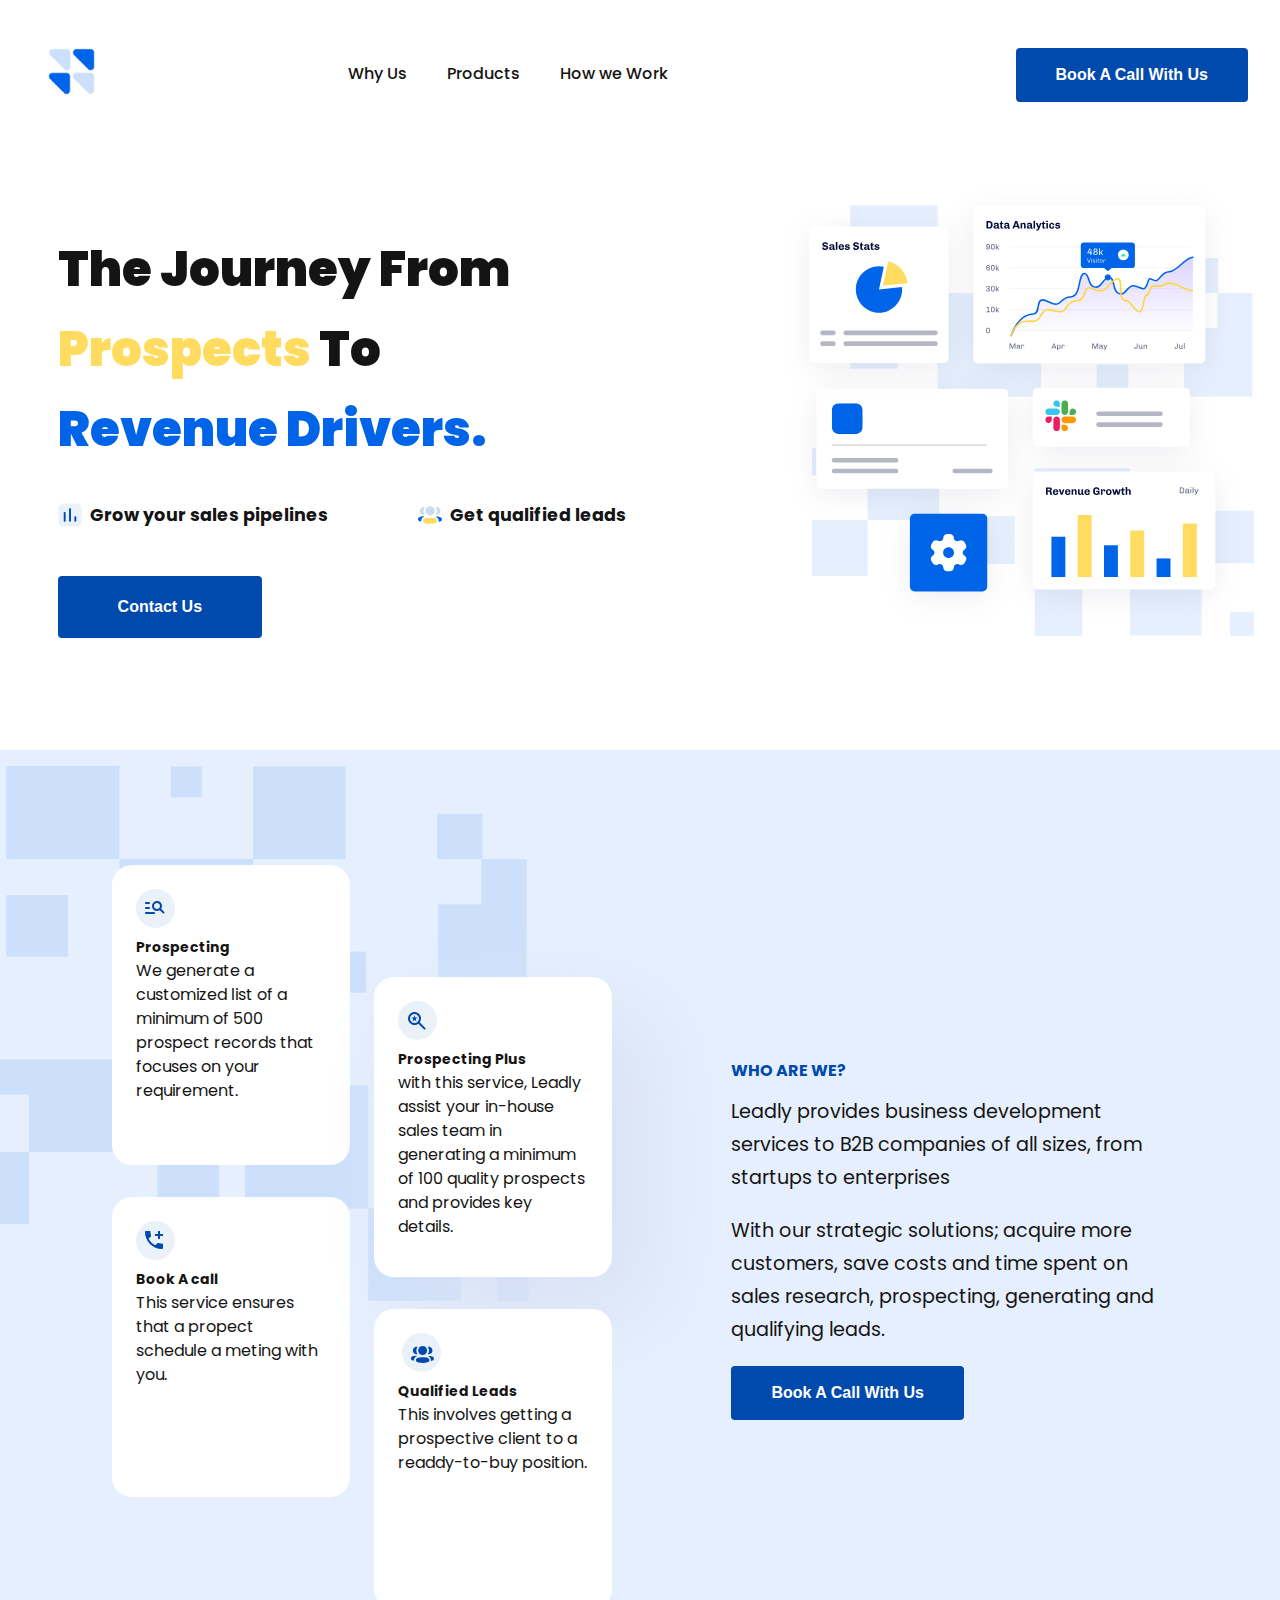
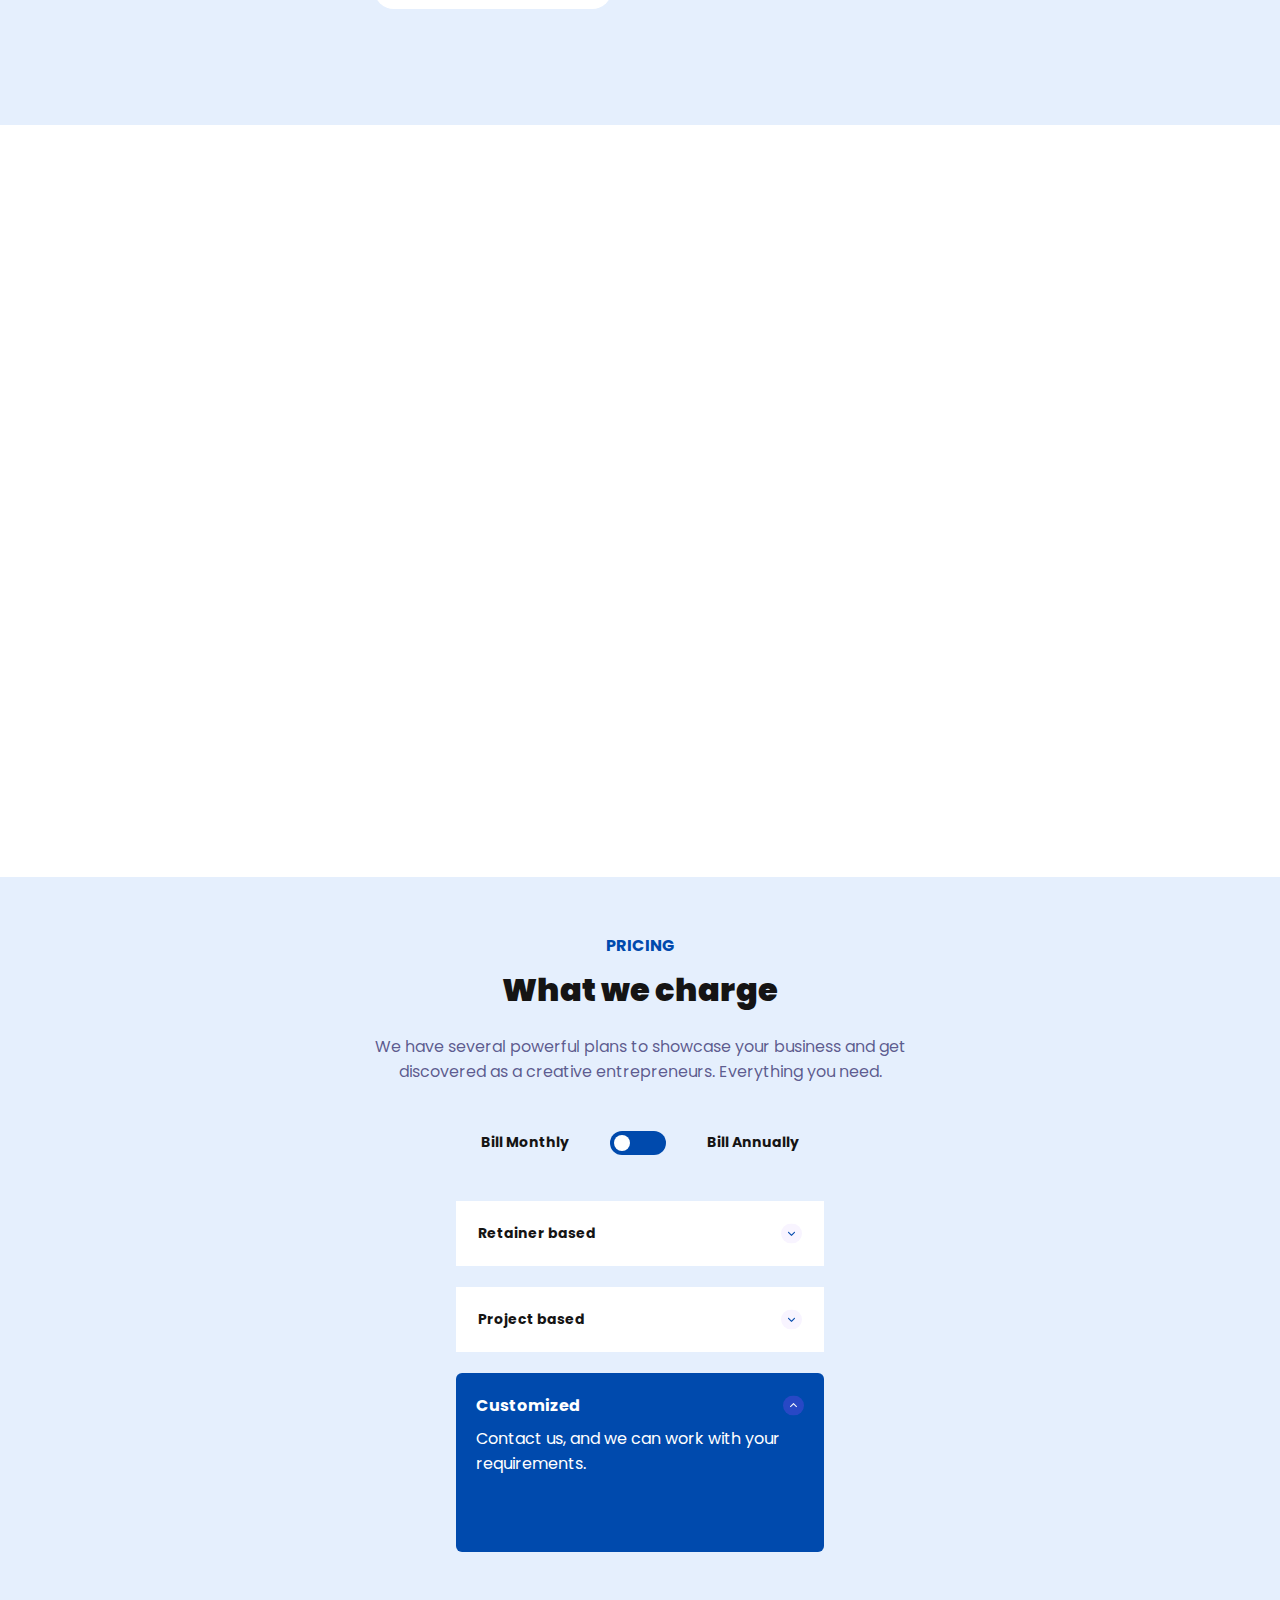
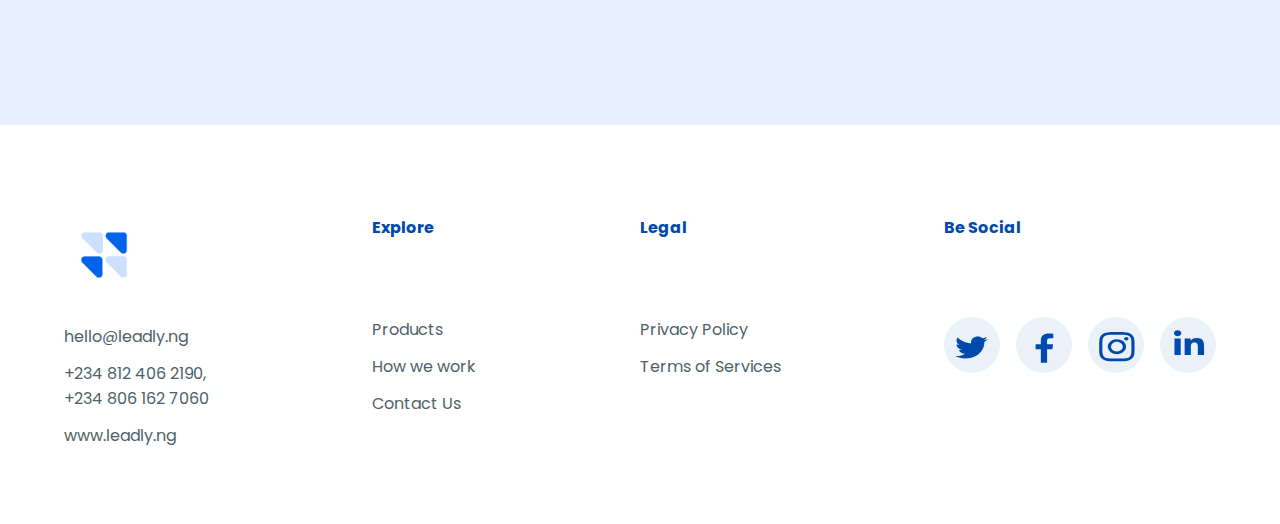
==== index.html @ 67fb7160 "commit" ====
<!DOCTYPE html>
<html lang="en">
  <head>
    <meta charset="UTF-8" />
    <meta http-equiv="X-UA-Compatible" content="IE=edge" />
    <meta name="viewport" content="width=device-width, initial-scale=1.0" />
    <link
      rel="icon"
      type="image/png"
      sizes="32x32"
      href="../Images/leadly.png"
    />
    <script
      src="https://kit.fontawesome.com/f8b27b6e31.js"
      crossorigin="anonymous"
    ></script>
    <script src="nav_btn.js" defer></script>
    <link href="https://unpkg.com/aos@2.3.1/dist/aos.css" rel="stylesheet" />
    <title>Leadly</title>
    <link rel="stylesheet" href="Leadly.css" />
  </head>

  <body>
    <script src="https://unpkg.com/aos@2.3.1/dist/aos.js"></script>
    <script>
      AOS.init();
    </script>
    <!--HEADER SECTION-->
    <header>
      <nav class="nav_items">
        <a href="index.html" id="Leadly_logo">
          <img class="lead" src="Images/Leadly.png" alt="Leadly" />
        </a>

        <!--Nav Links-->
        <button
          class="mobile-nav-toggle"
          aria-controls="nav_btn"
          aria-expanded="false"
        >
          <span class="sr-only"></span>
        </button>
        <ul id="nav_btn" data-visible="false">
          <div id="type">
            <li class="nav-links">
              <a href="whyus.html" aria-hidden="true">Why Us</a>
              <!-- <ul>
                <li><a href="#"></a></li>
                <li><a href="#"></a></li>
              </ul>
              <span><img src="Images/drop down.svg" alt="drop-down" /></span> -->
            </li>

            <li class="nav-links">
              <a href="ourproducts.html" aria-hidden="true">Products</a>
              <!-- <ul>
                <li><a href="#"></a></li>
                <li><a href="#"></a></li>
              </ul>
              <span><img src="Images/drop down.svg" alt="drop-down" /></span> -->
            </li>

            
            <li>
              <a href="howitworkds.html" aria-hidden="true"> How we Work</a>
            </li>
            <!-- <li><a href="contactus.html" aria-hidden="true"> Contact Us</a></li> -->
          </div>

          <!--Register Button-->
          <button
            id="reg"
            type="button"
            target="_blank"
            onclick="location.href='https://calendar.google.com/calendar/appointments/schedules/AcZssZ3eP9UhNnoGLe34YZGB6UdqtnskUi1VzF5PLvbXWvYSjLULNWtAxD_jDy_JC0JUvNgIVztI96Iw?gv=true'"
          >
            Book A Call With Us
          </button>
        </ul>
      </nav>
    </header>

    <!--Main Section -->

    <main>
      <section id="section-a">
        <div class="wrapper">
          <span></span>
          <span></span>
          <span></span>
          <span></span>
          <span></span>
          <span></span>
          <span></span>
          <span></span>
          <span></span>
          <span></span>
    
          <!-- <img src="Images/slack.svg" alt=""> -->
          <!-- <img src="Images/Growth.svg" alt=""> -->
          <img src="Images/star.svg" alt="">
          <img src="Images/search.svg" alt="">
          <img src="Images/leadsdvf.svg" alt="">
          <img src="Images/call.svg" alt="">
          <!-- <img src="Images/pie.svg" alt=""> -->
        </div>
        <div class="business" id="Leadly-Solution">
          <!-- <p>EXPERT BUSINESS DEVELOPER</p> -->
          <h1
            data-aos="fade-down"
            data-aos-easing="linear"
            data-aos-duration="800"
          >
            The Journey From <br/> 
            <span class="yello">Prospects</span>  To <br><span class="blue"> Revenue Drivers.</span>
          </h1>

          <div class="options">
            <!-- <div id="business-info">
              <img
                src="Images/briefcase.svg"
                alt="#"
                width="24px"
                height="24px"
              />

              <div class="info">
                <p>Get strategic solutions</p>
                <small>free with experts</small>
              </div>
            </div> -->
            <div id="business-info">
              <img src="Images/Chart.svg" alt="#" width="24px" height="24px" />

              <div class="info">
                <p>Grow your sales pipelines</p>
                <!-- <small>free with experts</small> -->
              </div>
            </div>
            <div id="business-info">
              <img src="Images/3-User.svg" alt="#" width="24px" height="24px" />
              <div class="info">
                <p>Get qualified leads</p>
                <!-- <small>free with experts</small> -->
              </div>
            </div>

            <!-- <div id="business-info">
              <img
                src="Images/messages.svg"
                alt="#"
                width="24px"
                height="24px"
              />
              <img src="" alt="" />
              <div class="info">
                <p>Ask your questions</p>
                <small>free with experts</small>
              </div>
            </div> -->
          </div>

          <!--Contact Us-->

          <button
            type="button"
            target="_blank"
            onclick="location.href='contactus.html'"
          >
            <div class="click">
              Contact Us
              <i class="fa-solid fa-arrow-right"></i>
            </div>
          </button>
        </div>

        <div class="image">
          <img src="Images/dashboard.svg" alt="#" />
        </div>
      </section>

      <!--Section B ...WHO ARE WE?-->

      <div class="WAW">
        <h3>WHO ARE WE?</h3>

        <p>
          Leadly provides business development services to B2B companies of all
          sizes, from startups to enterprises
        </p>

        <p>
          With our strategic solutions; acquire more customers, save costs and
          time spent on sales research, prospecting, generating and qualifying
          leads.
        </p>

        <button
          type="button"
          target="_blank"
          onclick="location.href='https://calendar.google.com/calendar/appointments/schedules/AcZssZ3eP9UhNnoGLe34YZGB6UdqtnskUi1VzF5PLvbXWvYSjLULNWtAxD_jDy_JC0JUvNgIVztI96Iw?gv=true'"
        >
          <div class="click">
            Book A Call With Us
            <i class="fa-solid fa-arrow-right"></i>
          </div>
        </button>
      </div>

      <section class="section-b-">
        <div class="section-b">
          <img src="Images/Pattern-main.svg" alt="#">
          <div id="Left" class="section-b-left">
            
            <div id="side1">
              <div class="first prospecting">
                <div class="div">
                  <img src="Images/ForProspecting.svg" alt="" />
                  <p id="bold">Prospecting</p>
                  <p>
                    We generate a customized list of a minimum of 500 prospect
                    records that focuses on your requirement.
                  </p>
                </div>
              </div>
  
              <div class="first call">
                <div class="div">
                  <img src="Images/BAC.svg" alt="" />
                  <p id="bold">Book A call</p>
                  <p>
                    This service ensures that a propect schedule a meting with
                    you.
                  </p>
                </div>
              </div>
            </div>
  
            <div id="side1">
              <div class="first plus">
                <div class="div">
                  <img src="Images/forpp.svg" alt="" />
                  <p id="bold">Prospecting Plus</p>
                  <p>
                    with this service, Leadly assist your in-house sales team in
                    generating a minimum of 100 quality prospects and provides key
                    details.
                  </p>
                </div>
              </div>
  
              <div class="first">
                <div class="div leads">
                  <img src="" alt="" />
                  <img src="Images/QL.svg" alt="#" />
                  <p id="bold">Qualified Leads</p>
                  <p>
                    This involves getting a prospective client to a readdy-to-buy
                    position.
                  </p>
                </div>
              </div>
            </div>
          </div>
  
          <div class="right">
            <h3>WHO ARE WE?</h3>
  
            <p>
              Leadly provides business development services to B2B companies of
              all sizes, from startups to enterprises
            </p>
  
            <p>
              With our strategic solutions; acquire more customers, save costs and
              time spent on sales research, prospecting, generating and qualifying
              leads.
            </p>
  
            <div class="my-btn">
              <button
                type="button"
                target="_blank"
                onclick="location.href='https://calendar.google.com/calendar/appointments/schedules/AcZssZ3eP9UhNnoGLe34YZGB6UdqtnskUi1VzF5PLvbXWvYSjLULNWtAxD_jDy_JC0JUvNgIVztI96Iw?gv=true'"
              >
                <div class="click">
                  Book A Call With Us
                  <i class="fa-solid fa-arrow-right"></i>
                </div>
              </button>
            </div>
          </div>
        </div>
      </section>

      <!--SECTION C PROSPECTTNG / PROSPECTING PLUS / BOOK A CALL & QUALIFIED LEADS-->

   
        <div class="leadly-more">
          <div class="leadly-extras">
  
            <div class="leadly-extra" data-aos="zoom-in"
            data-aos-easing="ease-in-sine"
            data-aos-duration="600">
              <img src="Images/careers.svg" alt="">
              <h3>Careers</h3>
              <p>
                Embark on an exciting journey with us to shape the future of 
                Leadly!
              </p>
              <a href="">
                <small>See Open Positions</small>
                <img src="Images/arrow-right-solid.svg" alt="#" width="15px">
              </a>
            </div>
    
            <div class="leadly-extra" data-aos="zoom-in"
            data-aos-easing="ease-in-sine"
            data-aos-duration="800">
              <img src="Images/contact.svg" alt="">
              <h3>Talk To Us</h3>
              <p>
                Get support and quick answers to questions you have about our services
              </p>
              <a href="contactus.html">
                <small>Contact Us</small>
                <img src="Images/arrow-right-solid.svg" alt="#" width="15px">
              </a>
            </div>
    
            <div class="leadly-extra" data-aos="zoom-in"
            data-aos-easing="ease-in-sine"
            data-aos-duration="1000">
              <img src="Images/careers.svg" alt="" >
              <h3>Our Blog</h3>
              <p>
                Learn about the amazing things that you can achieve with Leadly.
              </p>
              <a href="ourproducts.html">
                <small>Read Our Blog</small>
                <img src="Images/arrow-right-solid.svg" alt="#" width="15px">
              </a>
            </div>
    
          </div>
        </div>
    

      <!-- PRICING -->

      <div class="section-d-">
        <div class="section-d">
          <img src="Images/Pattern-main.svg" alt="#">
        <div class="pricing">
          <h3>PRICING</h3>
          <h2>What we charge</h2>
          <p>
            We have several powerful plans to showcase your business and get
            discovered as a creative entrepreneurs. Everything you need.
          </p>
        </div>

        <div class="toggle-container">
          <h4>Bill Monthly</h4>
          <div class="toggle">
            <div class="toggle-button" onclick="Animatedtoggle()"></div>
          </div>
          <h4>Bill Annually</h4>
        </div>

        <div class="based" aria-hidden="true" aria-controls="nav_btn">
          <h4>
            Retainer based
            <img src="Images/chevron-small-down.svg" alt="drop-down" />
          </h4>
          <h4>
            Project based
            <img src="Images/chevron-small-down.svg" alt="drop-down" />
          </h4>

          <div class="customized" aria-hidden="true">
            <h3>
              Customized <img src="Images/chevron-small-up.svg" alt="drop-up" />
            </h3>
            <p>Contact us, and we can work with your requirements.</p>
          </div>
        </div>
        </div>
      </div> 

      <!-- SECTION E |TESTIMONIALS| -->

      <!-- <div class="section-E">
        <div class="E-heading">
          <h3>TESTIMONIALS</h3>
          <h2>What our clients say</h2>
        </div>

        <div class="testimonials">
          <div id="testimonial" data-aos="zoom-in-up" data-aos-duration="1500">
            <div class="okra">
              <img src="Images/circle.svg" alt="" />
              <div class="okra-testimonial">
                <h4>Okra</h4>
                <div class="rating">
                  <img src="Images/Star.svg" alt="" />
                  <img src="Images/Star.svg" alt="" />
                  <img src="Images/Star.svg" alt="" />
                  <img src="Images/Star.svg" alt="" />
                  <img src="Images/Star.svg" alt="" />
                </div>
                <p>
                  Free time with experts fee time with experts with experts fee
                  time with experts ashas time with experts fee time with
                  experts with experts fee time with experts ashas. Free time
                  with experts fee time wit
                </p>
              </div>
            </div>
          </div>

          <div id="testimonial" data-aos="zoom-in-up" data-aos-duration="1500">
            <div class="okra">
              <img src="Images/circle.svg" alt="" />
              <div class="okra-testimonial">
                <h4>Okra</h4>
                <div class="rating">
                  <img src="Images/Star.svg" alt="" />
                  <img src="Images/Star.svg" alt="" />
                  <img src="Images/Star.svg" alt="" />
                  <img src="Images/Star.svg" alt="" />
                  <img src="Images/Star.svg" alt="" />
                </div>
                <p>
                  Free time with experts fee time with experts with experts fee
                  time with experts ashas time with experts fee time with
                  experts with experts fee time with experts ashas. Free time
                  with experts fee time wit
                </p>
              </div>
            </div>
          </div>

          <div id="testimonial" data-aos="zoom-in-up" data-aos-duration="1500">
            <div class="okra">
              <img src="Images/circle.svg" alt="" />
              <div class="okra-testimonial">
                <h4>Okra</h4>
                <div class="rating">
                  <img src="Images/Star.svg" alt="" />
                  <img src="Images/Star.svg" alt="" />
                  <img src="Images/Star.svg" alt="" />
                  <img src="Images/Star.svg" alt="" />
                  <img src="Images/Star.svg" alt="" />
                </div>
                <p>
                  Free time with experts fee time with experts with experts fee
                  time with experts ashas time with experts fee time with
                  experts with experts fee time with experts ashas. Free time
                  with experts fee time wit
                </p>
              </div>
            </div>
          </div>

          <div id="testimonial" data-aos="zoom-in-up" data-aos-duration="1500">
            <div class="okra">
              <img src="Images/circle.svg" alt="" />
              <div class="okra-testimonial">
                <h4>Okra</h4>
                <div class="rating">
                  <img src="Images/Star.svg" alt="" />
                  <img src="Images/Star.svg" alt="" />
                  <img src="Images/Star.svg" alt="" />
                  <img src="Images/Star.svg" alt="" />
                  <img src="Images/Star.svg" alt="" />
                </div>
                <p>
                  Free time with experts fee time with experts with experts fee
                  time with experts ashas time with experts fee time with
                  experts with experts fee time with experts ashas. Free time
                  with experts fee time wit
                </p>
              </div>
            </div>
          </div>
        </div>

        <div class="move-buttons">
          <img onclick="scrolll()" src="Images/leftMove.jpg" alt="Move Left" />
          <img
            onclick="scrollr()"
            src="Images/RightMove.svg"
            alt="Move Right"
          />
        </div>
      </div> -->

      <!-- CLIENTS -->
      <!-- <div class="section-F">
        <h3>CLIENTS</h3>
      </div> -->

      <footer>
        <div class="leader">
          <a href="index.html"
            ><img src="Images/Leadly.png" id="top" alt="leadly"
          /></a>
          <a href="#"><p>hello@leadly.ng</p></a>
          <p>
            +234 812 406 2190, <br />
            +234 806 162 7060
          </p>
          <a href="#"><p>www.leadly.ng</p></a>
        </div>

        <div class="leader">
          <h3 id="top">Explore</h3>
          <a href="ourproducts.html" aria-hidden="true"><p>Products</p></a>
          <a href="howitworkds.html" aria-hidden="true"><p>How we work</p></a>
          <!-- <p>FAQs</p> -->
          <a href="contactus.html"><p>Contact Us</p></a>
          <!-- <p>SiteMap</p> -->
        </div>

        <div class="leader">
          <h3 id="top">Legal</h3>
          <a href="ourproducts.html" aria-hidden="true"><p>Privacy Policy</p></a>
          <a href="howitworkds.html" aria-hidden="true"><p>Terms of Services</p></a>
          <!-- <p>FAQs</p> -->
          <!-- <p>SiteMap</p> -->
        </div>

        <!-- <div class="leader">
          <h4 id="top">Legal</h4>
          <p>Privacy Policy</p>
          <p>Terms of Services</p>
          <p>Documentations</p>
        </div> -->

        <div class="leader">
          <h3 id="top">Be Social</h3>

          <div class="be-social-section">
            <!-- <input
              type="text"
              name="mail"
              id="email"
              placeholder="Email address"
            />
            <img src="Images/telegram.svg" alt="send" width="56px" /> -->
            <a
              class="s-handles"
              target="_blank"
              href="https://twitter.com/leadlyh?s=21&t=AIxXOLg7USB0cJ3Oig8jmQ"
              ><img src="Images/Twitter.svg" alt="Twitter Profile" />
              <p>Twitter</p>
            </a>
            <a href="#" class="s-handles"
              ><img src="Images/facebook.svg" alt="Facebook profile" />
              <p>Facebook</p>
            </a>
            <a href="#" class="s-handles"
              ><img src="Images/instagram.svg" alt="Instagram profile" />
              <p>Instagram</p>
            </a>
            <a
              class="s-handles"
              target="_blank"
              href="https://www.linkedin.com/company/leadlyng/"
              ><img src="Images/Linkedin.svg" alt="Linkedin Profile" />
              <p>Linkedin</p>
            </a>
          </div>
        </div>
      </footer>
    </main>
  </body>
</html>
---- Leadly.css ----
@import url('https://fonts.googleapis.com/css2?family=Poppins:wght@400;500;700;900&display=swap');


*,
*::after,
*::before{
    margin: 0;
    padding: 0;
    box-sizing: inherit;
}

:root{
    --black: hsl(0, 2%, 8%);
}
h3{
    font-weight: 700;
    font-size: 1rem;
    color: #004AAD;
    padding-bottom: 8px;
}

#Leadly_logo img{
    width: 79px;
    height: 79px;
}
h2{
    font-weight: 900;
    font-size: 2rem;
    padding-bottom: 20px;
}
h4{
    font-weight: 700;
    font-size: 0.875rem;
}

html {
    font-family: Poppins;
    font-weight: 400;
    font-size: 16px;
    box-sizing: border-box;
    scroll-behavior: smooth;
    color: var(--black);
    

}

ul,
li{
    list-style: none;

}
a {
    color: var(--black);
    text-decoration: none;
}


/*HEADER SECTON*/

header{
    /* max-width: 1440px; */
    margin: 2rem auto;
    width: 95%;
}
.nav_items{
    display: flex;
    align-items: center;
    justify-content: space-between;
    margin: 0  auto;


}

#nav_btn{
    display: flex;
    gap: 3rem;

    font-family: Poppins;
    font-size: 1rem;
    font-weight: 500;

}
.nav-links{
    display: flex;
    gap: 0.3rem;
}

li a::after{
    content: '';
    display: block;
    height: 3px;
    width: 0;
    background: #004AAD;
    transition: .5s;
}
li a:hover::after{
    width: 100%;
}

button {
    color: #FFFFFF;
    background-color: #004AAD;
    padding: 1.125rem 2.5rem ;
    border: none;
    border-radius: 0.25rem;

    font-weight: 700;
    font-size: 1rem;
    cursor: pointer;
}

button:hover{
    color: #004AAD;
    background-color: #FFFFFF;
    border: 1px solid #004AAD;
    transition: 1s;
}
#type{
    display: flex;
    align-items: center;
    gap: 2.5rem;
}
ul{
    align-items: center;
    justify-content: space-between;
    flex: 2;
    max-width: 900px;
}


#reg{
    max-width: 238px;
}
.mobile-nav-toggle{
    display: none;
}
@media (max-width: 1024px){

    #reg{
        font-size: 0.875rem;
        max-width: 250px;
    
    }
    #nav_btn{
        position: fixed;
        inset: 0 0 0 20%;
        z-index: 1000;
        flex-direction: column;
        padding: min(10vh, 5rem) 2em ;
        background: #ebecec;

        transform: translateX(100%);
        transition: transform 350ms ease-in;
    }
    #type{
        flex-direction: column;
        margin: 0;
        padding: 0;
    }
    #nav_btn[data-visible="true"]{
        transform: translateX(0%);
    }
    .mobile-nav-toggle{
        display: block;
        /* position: relative; */
        background: url("Images/menu-line.svg") no-repeat;
        border: 0;
        width: 1.3125rem;
        height: 1.3125rem;
        aspect-ratio: 1;
        top: 3.5rem;
        right: 0.55rem;
        z-index: 9999;
        padding: 0rem;
        background-color: none;
        border: none;

    }
    .mobile-nav-toggle:hover{
        border: none;
        transition: 0s;
    }
    .mobile-nav-toggle[aria-expanded="true"]{
        background: url("Images/close-fill.svg") no-repeat;
    }
}

/* Main */
/* main{
    max-width: 1440px;
    margin: 0 auto;
    width: 80%;
} */

/*Business Section*/

.wrapper span{
    position: absolute;
    z-index: -2;
    bottom: -5px;
    height: 30px;
    width: 30px;
    border-radius: 50%;
    animation: animate 7s linear infinite;
  }
  .wrapper img{
    position: absolute;
    bottom: -5px;
    z-index: -2;
    animation: animate 7s linear infinite;
  }
  .wrapper span:nth-child(1){
    left: 0;
    animation-delay: .6s;
    background-color: #FFDC60;
  }
   /* .wrapper span:nth-child(2){
    left: 10%;
    animation-delay: 3s;
    background-color: #0064E9;
  }  */
  .wrapper span:nth-child(3){
    left: 20%;
    animation-delay: 9s;
    background-color: #0064E9;
  } 
  .wrapper span:nth-child(4){
    left: 30%;
    animation-delay: 10s;
    background-color: #0064E9;
  }
  .wrapper span:nth-child(5){
    left: 40%;
    animation-delay: 5s;
    background-color: #FFDC60;
  }
  .wrapper span:nth-child(6){
    left: 50%;
    animation-delay: 7s;
    background-color: #FFDC60;
  }
  /* .wrapper span:nth-child(7){
    left: 60%;
    animation-delay: 6s;
    background-color: #FFDC60;
  }
  .wrapper span:nth-child(8){
    left: 70%;
    animation-delay: 8s;
    background-color: #0064E9;
  } */
  .wrapper span:nth-child(9){
    left: 80%;
    animation-delay: 9s;
    background-color: #FFDC60;
  } 
  .wrapper span:nth-child(10){
    left: 90%;
    animation-delay: 120s;
    background-color: #0064E9;
  }
  /* .wrapper img[src*="settings"]{
    left: 10%;
    animation-delay: 1s;
  } */
  /* .wrapper img[src*="slack"]{
    left: 10%;
    animation-delay: 2s;
  } */
  .wrapper img[src*="Growth"]{
    left: 60%;
    animation-delay: 2.5s;
  }
  .wrapper img[src*="pie"]{
    left: 15%;
    animation-delay: 100Ms;
  }
  .wrapper img[src*="call"]{
    left: 45%;
    animation-delay: 6s;
  }
  .wrapper img[src*="leadsdvf"]{
    left: 65%;
    animation-delay: 7s;
  }
  .wrapper img[src*="search"]{
    left: 75%;
    animation-delay: 3s;
  }
  .wrapper img[src*="star"]{
    left: 95%;
    animation-delay: 9s;
  }
  
  
  @keyframes animate {
    0%{
        bottom: 0;
        margin-left: 90px;
        margin-right: 0;
    }
    20%{
        bottom: 20%;
        margin-left: 0;
        margin-right: 90px;
    }
    40%{
        bottom: 40%;
        margin-left: 90px;
        margin-right: 0;
    }
    60%{
        bottom: 60%;
        margin-left: 0;
        margin-right: 90px;
    }
    80%{
        bottom: 80%;
        margin-left: 90px;
        margin-right: 0;
    }
    100%{
        bottom: 100%;
        margin-left: 0;
        margin-right: 90px;
    }
  }
#section-a{
    margin: 3rem  auto;
    display: flex;
    justify-content: space-between;
    align-items: center;
    gap: 2rem;

    max-width: 1440px;
    width: 100%;
    padding-inline: 2%;
    

}
/* #section-a{
    justify-content: flex-start;
    
    
} */

/* .business::first-line{
    color: #0BCFAC;
    font-weight: 700;
    font-family: poppins;
} */

#Leadly-Solution .yello{
    color: #FFDC60;
}
#Leadly-Solution .blue{
    color: #0064E9;
}
.business h1{
    font-family: Poppins;
    font-weight: 900;
    font-size: 3.5rem;
    padding-bottom: 2rem;
    line-height: 80px;

    max-width: 700px;

}
.options{
    display: grid;
    grid-template-rows: auto;
    grid-template-columns: repeat(2, 1fr);
    width: 690px;
    gap: 30px;
    margin-bottom: 3rem;
}
#business-info{
    display: flex;
    gap: 0.5rem;
    align-items: center;
}
.info p{
    font-weight: 700;
    font-family: Poppins;
    font-size: 1.375rem;
}
.image img{
    max-width: 100%;
    height: auto;
    padding: 1rem 0;
}
#Leadly-Solution button{
    padding: 1.375rem 3.75rem;
}

/*Section B ...WHO ARE WE?*/

.WAW{
    display: none;
}
.section-b-{
    background-color: #E5EFFD;
}
.section-b{
    position: relative;
    margin: 1rem  auto;
    display: flex;
    justify-content: space-evenly;
    align-items: center;
    padding: 1rem;
    
    border-radius: 1.25rem;
    max-width: 1440px;
    z-index: 10;
}
.section-b img[src*='Pattern-main']{
    position: absolute;
    z-index: -1;
    align-self: flex-start;
    left: 0px;
    max-width: 100%;
}
.first{
    line-height: 24px;
    max-width: 238px;
    height: 300px;
    padding: 1.5rem;
    background-color: #FFFFFF;
    border-radius: 1.25rem;
    align-items: center;
    transition: transform 700ms;

}

.first:hover{
    transform: translateY(-0.5rem)
}
#side1{
    display: flex;
    flex-direction: column;
    gap: 2rem;
    padding-right: 1.5rem;
}
.plus{
    margin-top: 7rem;
    box-shadow: 38px 36px 90px #D9E1F4;
    
}
#bold {
    font-weight: 700;
    font-size: 0.875rem;
    font-family: Poppins;
}
#Left{
    display: flex;
    padding-block: 8%;
    
}
/*#Left {
    display: grid;
    grid-template-rows: auto;
    grid-template-columns: repeat(2, 1fr);
    gap: 1.5rem;
    padding: 6%;
    align-items: flex-start;
    justify-content: end;

}*/

.right{
    justify-content: center;
    width: 35%;
    max-width: 480px;
    line-height: 2;

}
.right p{
    font-size: 1.2rem;
    line-height: 33px;
    padding-bottom: 20px;
    max-width: 556px;
}



/* SECTION C PROSPECTTNG / PROSPECTING PLUS / BOOK A CALL & QUALIFIED LEADS */


.wha{
    text-align: center;
    margin-block: 40px;
}
.section-c-{
    position: relative;
    /* background-image: url(Images/str.svg); */
}
img[src*=str]{
    position: absolute;
    width: 100%;
}
.section-c{
    
    margin: 1rem  auto;
    display: flex;
    flex: 1;
    justify-content: flex-start;
    gap: 3rem;
    line-height: 1.6;
    flex-flow: row;
    margin-bottom: 7rem;

    max-width: 1440px;
    width: 90%;
}

.section-c h3{
    color: #FFDC60;
}

.section-c h2{
    color: #004AAD;
}
.section-c-left > p:first-of-type{
    padding-bottom: 40px;
}
.section-c-left{
    max-width: 650px;
    font-size: 1.1rem;
    flex: 1;
}
.company-prospect p{
    color: #4E6269;
    
}
/*.section-c-right{
   flex: 1;
   max-width: 500px ;
   height: auto;
}*/
.section-c-right img{
    max-width: 99%;
    align-items: flex-end;
    justify-content: flex-start;
    padding: 1rem 0;
}
#checks{
    display: flex;
    align-items: center;
    gap: 10px;
    padding-bottom: 12px;
    
    
}

#checks i{
    color: #004AAD;
}

/*SECTION D PRICING */

.section-d-{
    background: #E5EFFD;
    position: relative;
}
.section-d {
    
    margin-block: auto;
    margin-bottom: 90px;
    
    padding: 3.5rem 1rem 10.81rem 1rem;
    
    
}
.section-d > img{
    position: absolute;
    z-index: -1;
    max-width: 100%;
}
.pricing h3,
.pricing h2{
    text-align: center;
}
.pricing p{
    max-width: 555px;
    color: rgba(24, 16, 89, 0.68);
    text-align: center;
    justify-content: center;
    margin: 0 auto;
}
.toggle-container{
    margin: 2.1rem auto;
    display: flex;
    align-items: center;
    justify-content: space-around;
    max-width: 22.5rem;
    /*transform: translate(-50%, -50%);*/
    height: 50px;
}
.toggle-container .toggle{
    position: relative;
    top: 0;
    left: 0;
    width: 3.5rem;
    height: 1.5rem;
    background: #004AAD;
    border-radius: 1.875rem;
}
.toggle-container .toggle .toggle-button{
    position: absolute;
    top: 4px;
    left: 4px;
    width: 1rem;
    height: 1rem;
    background: #FFFFFF;
    border-radius: 50%;
    cursor: pointer;
    transition: 0.4s;
}
.toggle-container .toggle.active{
    background: #7ba0f5;
}
.toggle-container .toggle.active .toggle-button{
    left: 32px;
}
.based h4:not(:last-child){
    padding: 22px;
    background-color: #FFFFFF;
    max-width: 368px;
    text-align: left;
    margin: 0px auto 21px;
    display: flex;
    justify-content: space-between;
}
.customized h3{
    
    display: flex;
    justify-content: space-between;
    color: white;
    
}
.customized {
    max-width: 368px ;
    color: white;
    background: #004AAD;
    border-radius: 6px;
    padding: 20px 20px 76px 20px;
    margin: 0 auto;
}
.customized p{
    color: white;

}

/* SECTION  TESTIMONIALS*/
/* .section-E{

    margin: 64px auto;
    align-items: center;
    
}
.E-heading{
    text-align: center;
}
.okra{
    display: flex;
    width: 522px;
    height: 15.375rem;
    align-items: flex-start;
    gap: 8px;
    padding: 1.5rem;
    box-shadow: 0px 4px 48px rgba(0, 0, 0, 0.1);
    border-radius: 1rem;   
    box-sizing: border-box;
    /* border: 1px solid #004AAD; */
    /* overflow: hidden;
    cursor: pointer;
    
}  */
.okra p{
    color: #4E6269;
}
.rating{
    margin-top: 10px;
    margin-bottom: 2.75rem;
    
}
/* .section-E img[src*='left-right-button']{ 
    padding-block: 3rem;
    max-width: 200px;
    margin-left: 80%;
} */
.testimonial{
    margin-block: 1rem;
}
.testimonials{
    width: 100%;
    height: auto;
    display: flex;
    gap: 20px;
    justify-content: left;
    margin-top: 20px;
    overflow: auto;
    scroll-behavior: smooth;
    position: relative;
    padding: 3rem;
    
}
.testimonials::-webkit-scrollbar{
    -webkit-appearance: none;
}
.move-buttons{
    display: flex;
    gap: 1rem;
    margin-left: 80%;
    justify-content: center;
} */

/* SECTION F ( CLIENTS AREA) */

.section-F{
    text-align: center;
    max-width: 1064px;
    box-shadow: 0px 34px 68px #D9E1F4;
    height: 188px;
    margin: 2rem auto;
    padding: 1rem;
    border-radius: 20px;
}
.leadly-more{
    background-color: #ffffff;
}
.leadly-extras{
    max-width: 1440px;
    margin: auto;
    display: flex;
    flex-wrap: wrap;
    justify-content: flex-start;
    padding-inline: 3%;
    padding-block: 5rem;
    gap: 6rem;
    margin-bottom: 1rem;
    
}
.leadly-extra{
    max-width: 350px;
    justify-items: flex-start;
}
.leadly-extra *{
    margin-bottom: 1.2rem;
}
.leadly-extra a{
    display: flex;
    align-items: center;
    color: #004AAD;
    gap: 5px;
}
.leadly-extra h3{
    font-size: 18px;
}

/* FOOTER */
footer{
    max-width: 1440px;
    padding-inline: 5%;
    margin: 4rem auto;
    display: flex;
    justify-content: space-between;
    flex-wrap: wrap;
    gap: 10px;
}
#top{
    margin-bottom: 22px;
    width: 80px;
    height: 80px;
}


.leader a,
.leader p {
    padding-bottom: 12px;
    color: #4E6269;
    max-width: 170px;
    
}
.leader input{
    padding: 18px;
    background: #F0F3FA;
    border: none;
    
}
footer img[src*='telegram']{
    align-items: center;
    justify-content: center;
    
}
.leader .be-social-section{
    display: flex;
    gap: 1rem;
}
.s-handles > p{
    display: none;
}
@media (max-width: 1367px) {
    .business h1{
        font-size: 3rem;
    }    
    .info p{
        font-size: 1.1rem;
    }
}

@media screen and (max-width: 1024px) {
    .image img{
        visibility: hidden;
    }
}

@media screen and (max-width: 650px) {
    #section-a{
        margin: 3rem auto ;
        display: block;
        width: 100%;
        max-width: 400px;
        background-size: contain;
        background-repeat: no-repeat;
        background-position: center;
    }
    #section-a .wrapper{
        display: none;
    }
    #Leadly_logo img{
        width: 50px;
        height: 50px;
    }

    #Leadly-Solution button{
        padding: 1rem 2.75rem;
    }

    .business h1{
        font-family: Poppins;
        font-weight: 900;
        font-size: 30px;
        padding-bottom: 2rem;
        line-height: 45px;
    
    }

    .business > h1{
        color: #180e0e;
        font-size: 30px;
        
    }
    .business::first-line{
    color: #0BCFAC;
    font-weight: 700;
    font-family: poppins;
}

    
    
    .options, .image{
        display: none;
    }
    /* #section-a button{
        display: block;
        margin: auto;
        
    } */

    /* Section B */

    /* WHO ARE WE */
    .WAW{
        display: contents;
        text-align: center;
      
    }
    .WAW P{
        margin: auto;
        margin-block: 1.5rem;
        width: 100%;
        max-width: 330px;
        text-align: justify;

    }
    .WAW button{
       display: block;
       margin: auto;
    }

    .section-b .right{
        display: none;
    }
    #Left{
        display: flex;
        flex-direction: column;
        justify-content: center;
        gap: 1rem;

        
    }
    #side1{
        gap: 1rem;
        padding-right: 0rem;
    }
    .plus{
        margin-top: 0rem;
        box-shadow: 38px 36px 90px #D9E1F4;
        
    }
    .first{
        max-width: 100%;
        height: 200px;
        
    }
    .section-b-left{
        justify-content: center;
    }

    /* SECTION C */
    .section-c {
        display: none;
    }

    /* SECTION D */
    .section-d{
        padding: 3.5rem 1rem 3.5rem 1rem;
        width: 100%;
        
    }
    .toggle-container{
        margin: 1.5rem auto;
    }
    .section-d h2{
        font-size: 1.625rem;
    }
    /* FOOTER */
    .be-social-section a{
        display: flex;
        align-items: center;
        gap: 1rem;
    }
    .be-social-section{
        display: flex;
        flex-direction: column;
        
    }
    .s-handles > p{
        display: contents;
    }
    img[src*='Leadly']{
        width: 79px;
        height: 22px;
    }
    .be-social-section img{
        width: 30px;
        height: 30px;
    }

    
    footer{
        padding: 0.1rem 1rem;
        display: block;
        margin: 1rem auto;
        width: 100%;
        padding: auto;
    }


}
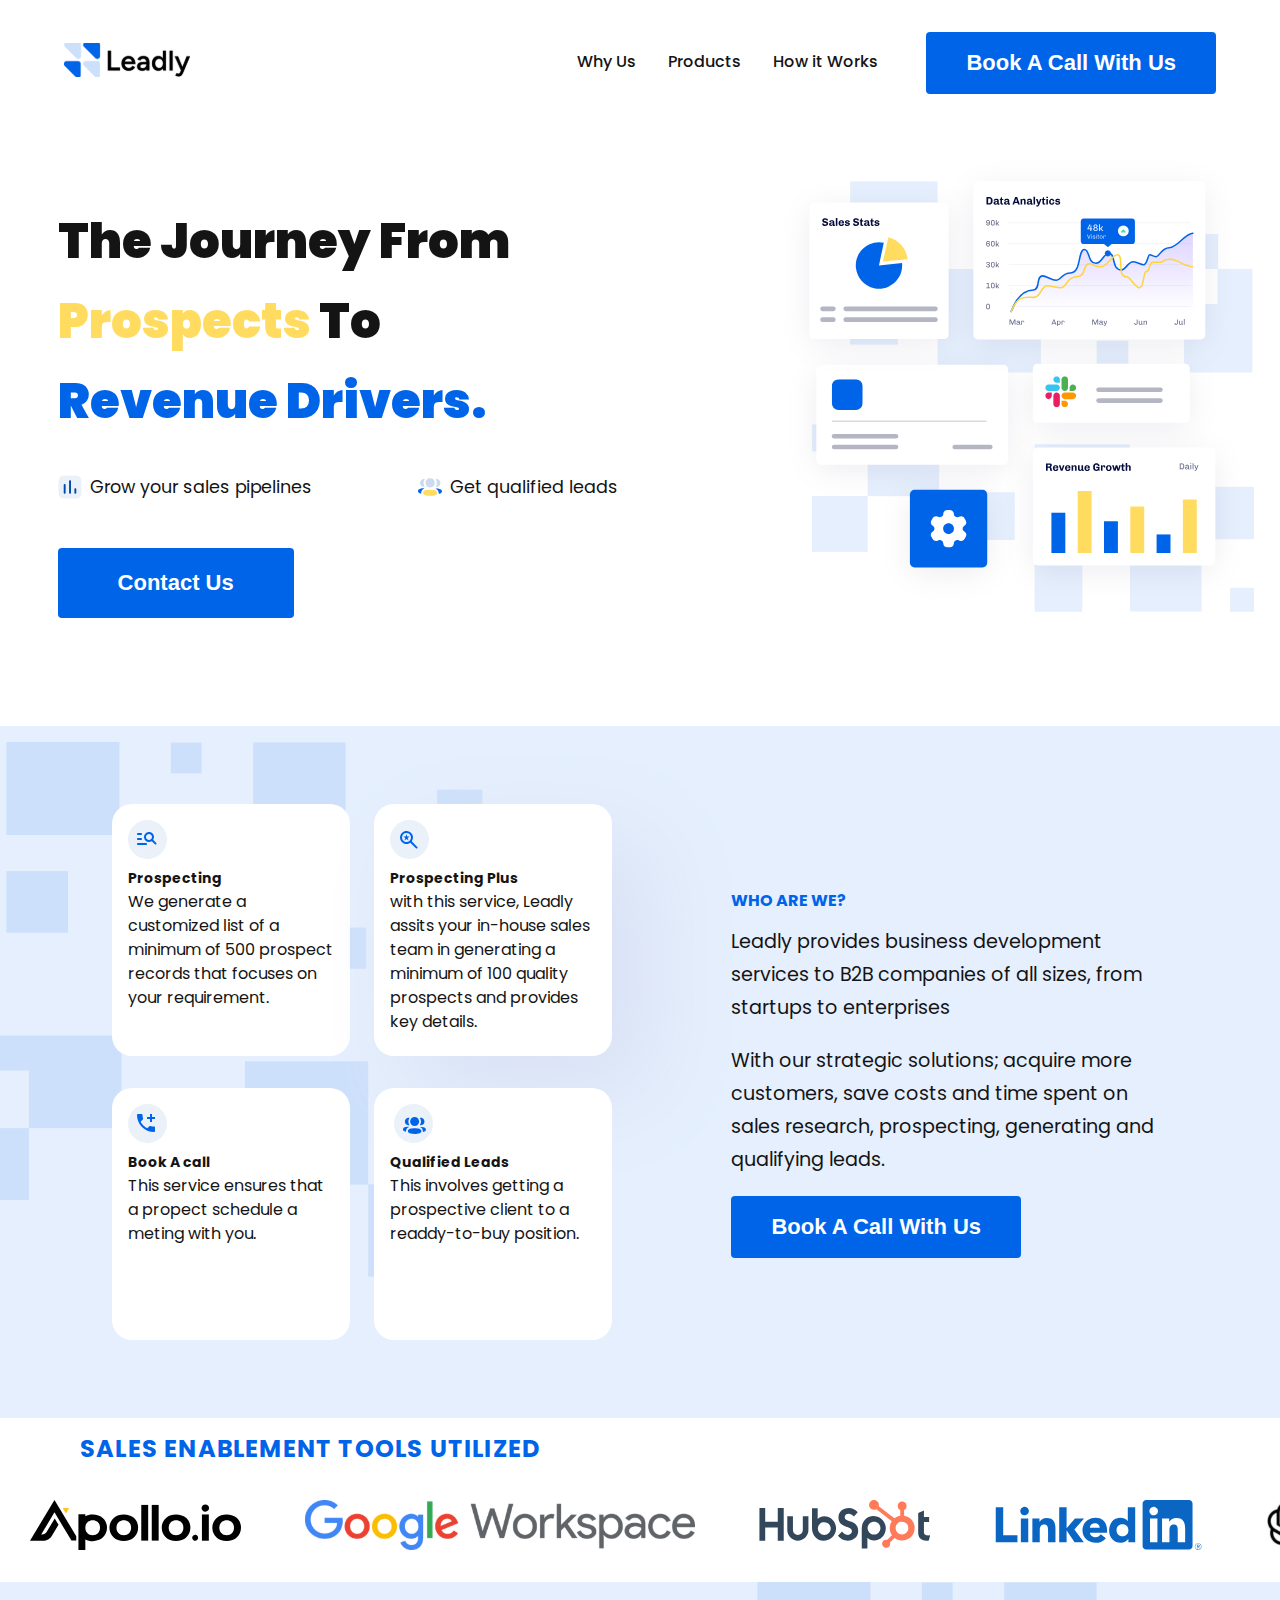
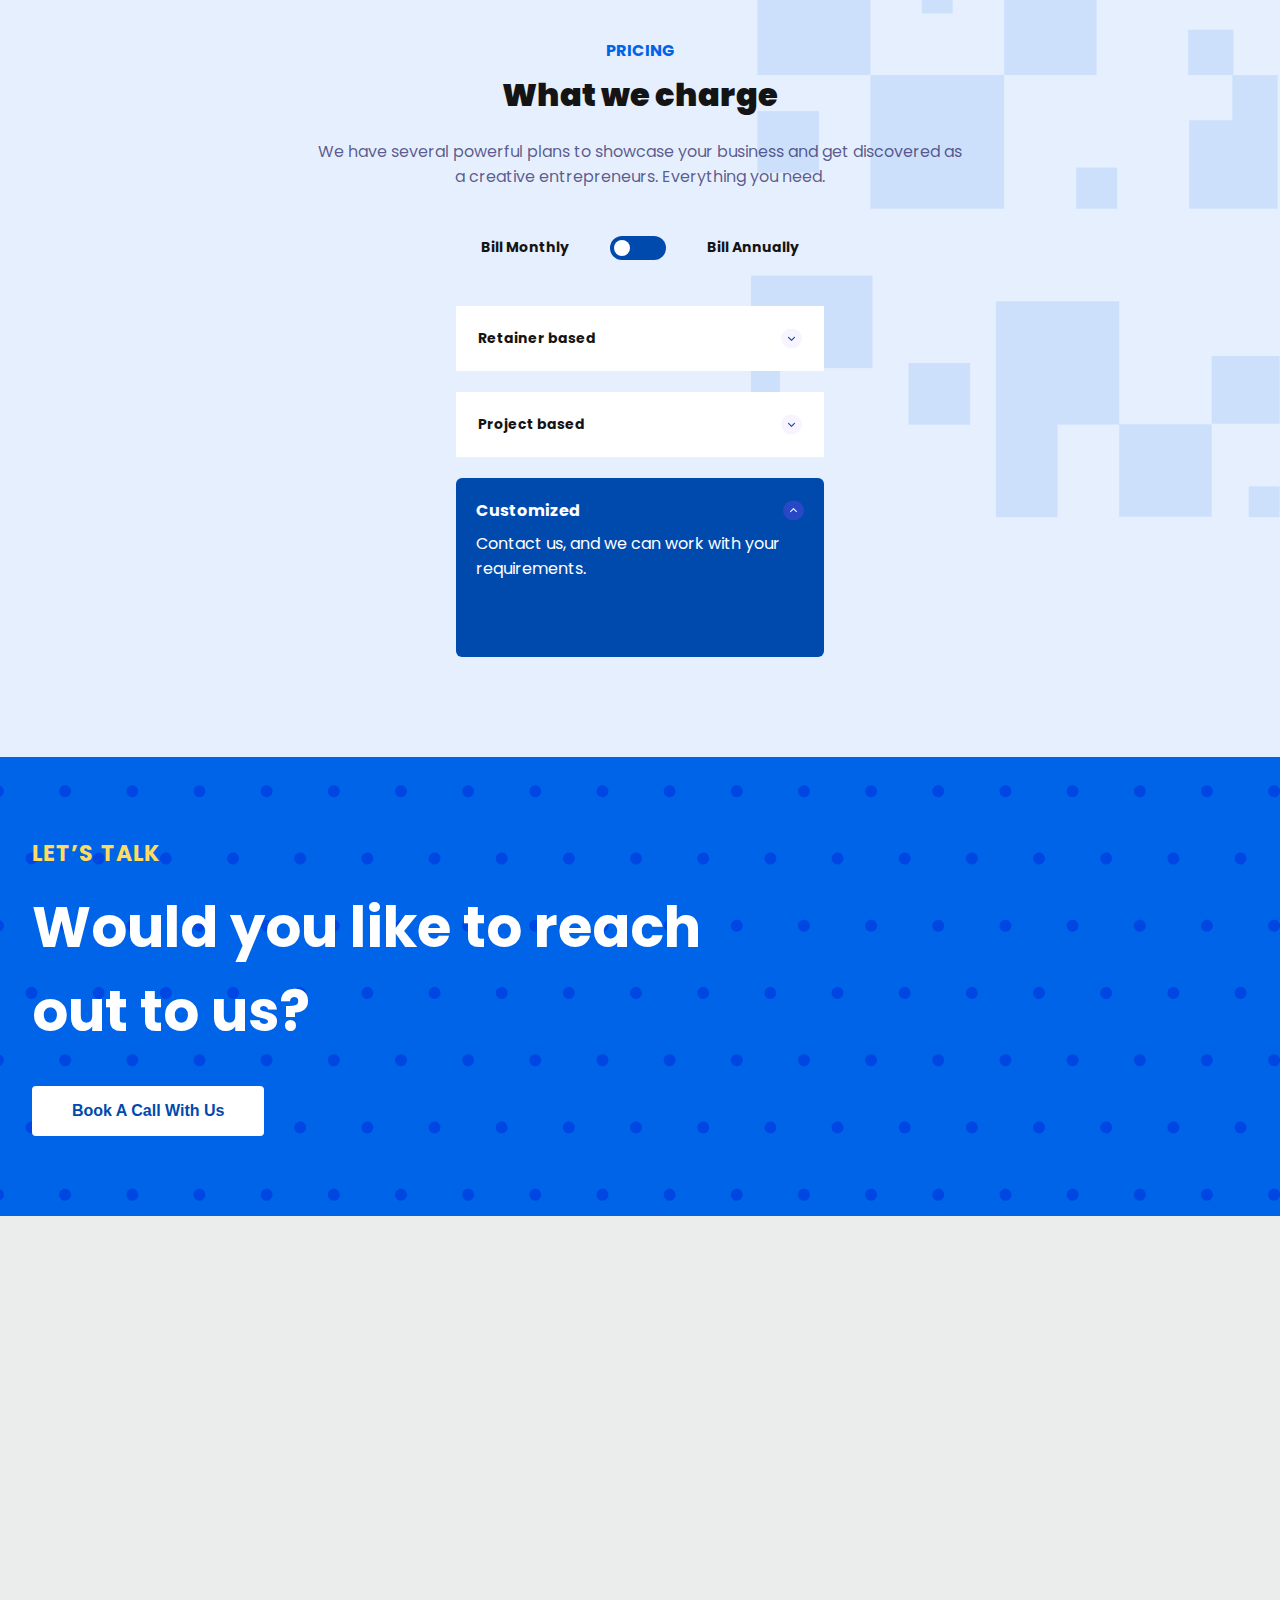
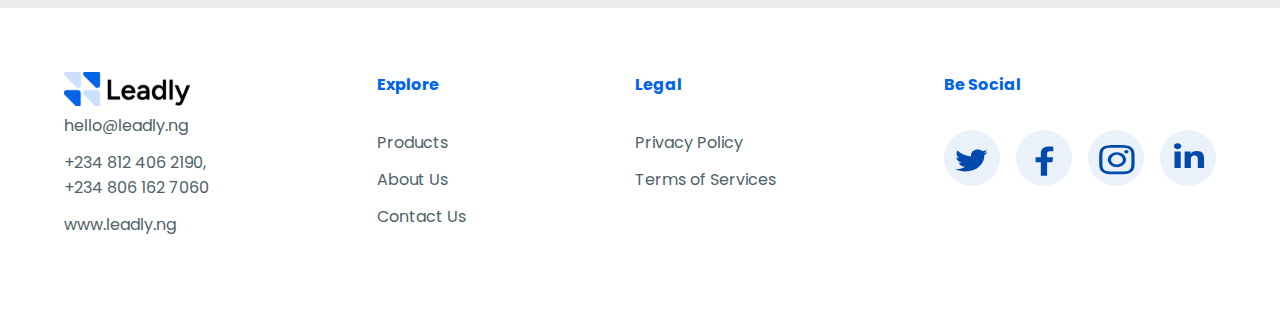
==== commit 2d269b89: "Landing Page Done 1" ====
--- a/index.html
+++ b/index.html
@@ -29,7 +29,7 @@
     <header>
       <nav class="nav_items">
         <a href="index.html" id="Leadly_logo">
-          <img class="lead" src="Images/Leadly.png" alt="Leadly" />
+          <img class="lead" src="Images/Leadlylogo.svg" alt="Leadly" />
         </a>
 
         <!--Nav Links-->
@@ -60,9 +60,9 @@
               <span><img src="Images/drop down.svg" alt="drop-down" /></span> -->
             </li>
 
-            
+            <!-- <li><a href="aboutus.html" aria-hidden="true"> About</a></li> -->
             <li>
-              <a href="howitworkds.html" aria-hidden="true"> How we Work</a>
+              <a href="howitworkds.html" aria-hidden="true"> How it Works</a>
             </li>
             <!-- <li><a href="contactus.html" aria-hidden="true"> Contact Us</a></li> -->
           </div>
@@ -95,13 +95,13 @@
           <span></span>
           <span></span>
           <span></span>
-    
+
           <!-- <img src="Images/slack.svg" alt=""> -->
           <!-- <img src="Images/Growth.svg" alt=""> -->
-          <img src="Images/star.svg" alt="">
-          <img src="Images/search.svg" alt="">
-          <img src="Images/leadsdvf.svg" alt="">
-          <img src="Images/call.svg" alt="">
+          <img src="Images/star.svg" alt="" />
+          <img src="Images/search.svg" alt="" />
+          <img src="Images/leadsdvf.svg" alt="" />
+          <img src="Images/call.svg" alt="" />
           <!-- <img src="Images/pie.svg" alt=""> -->
         </div>
         <div class="business" id="Leadly-Solution">
@@ -111,8 +111,10 @@
             data-aos-easing="linear"
             data-aos-duration="800"
           >
-            The Journey From <br/> 
-            <span class="yello">Prospects</span>  To <br><span class="blue"> Revenue Drivers.</span>
+            The Journey From <br />
+            <span class="yello">Prospects</span> To <br /><span class="blue">
+              Revenue Drivers.</span
+            >
           </h1>
 
           <div class="options">
@@ -209,9 +211,8 @@
 
       <section class="section-b-">
         <div class="section-b">
-          <img src="Images/Pattern-main.svg" alt="#">
+          <img src="Images/Pattern-main.svg" alt="#" />
           <div id="Left" class="section-b-left">
-            
             <div id="side1">
               <div class="first prospecting">
                 <div class="div">
@@ -223,7 +224,7 @@
                   </p>
                 </div>
               </div>
-  
+
               <div class="first call">
                 <div class="div">
                   <img src="Images/BAC.svg" alt="" />
@@ -235,48 +236,48 @@
                 </div>
               </div>
             </div>
-  
+
             <div id="side1">
               <div class="first plus">
                 <div class="div">
                   <img src="Images/forpp.svg" alt="" />
                   <p id="bold">Prospecting Plus</p>
                   <p>
-                    with this service, Leadly assist your in-house sales team in
-                    generating a minimum of 100 quality prospects and provides key
-                    details.
+                    with this service, Leadly assits your in-house sales team in
+                    generating a minimum of 100 quality prospects and provides
+                    key details.
                   </p>
                 </div>
               </div>
-  
+
               <div class="first">
                 <div class="div leads">
                   <img src="" alt="" />
                   <img src="Images/QL.svg" alt="#" />
                   <p id="bold">Qualified Leads</p>
                   <p>
-                    This involves getting a prospective client to a readdy-to-buy
-                    position.
+                    This involves getting a prospective client to a
+                    readdy-to-buy position.
                   </p>
                 </div>
               </div>
             </div>
           </div>
-  
+
           <div class="right">
             <h3>WHO ARE WE?</h3>
-  
+
             <p>
               Leadly provides business development services to B2B companies of
               all sizes, from startups to enterprises
             </p>
-  
-            <p>
-              With our strategic solutions; acquire more customers, save costs and
-              time spent on sales research, prospecting, generating and qualifying
-              leads.
-            </p>
-  
+
+            <p>
+              With our strategic solutions; acquire more customers, save costs
+              and time spent on sales research, prospecting, generating and
+              qualifying leads.
+            </p>
+
             <div class="my-btn">
               <button
                 type="button"
@@ -293,100 +294,409 @@
         </div>
       </section>
 
+      <section class="slide-container">
+        <div class="slides">
+          <h3>SALES ENABLEMENT TOOLS UTILIZED</h3>
+
+        <div id="logos">
+          <div class="trusted-img" id="logos-slide">
+            <img src="Images/apollo.svg" alt="apollo" />
+            <img src="Images/Gowo.svg" alt="Google Workspace" />
+            <img src="Images/Hubspot.svg" alt="Hubspot" />
+            <img src="Images/linkediin.svg" alt="LinkedIn" />
+            <img src="Images/ChatGPT.AI.svg" alt="GPT4" />
+            <img src="Images/GoApScript.svg" alt="Workspace" />
+            <img src="Images/sanav.svg" alt="salesnav" />
+            <img src="Images/AMALO.svg" alt="Amazon Luna" />
+          </div>
+          <div class="trusted-img" id="logos-slide">
+            <img src="Images/apollo.svg" alt="apollo" />
+            <img src="Images/Gowo.svg" alt="Google Workspace" />
+            <img src="Images/Hubspot.svg" alt="Hubspot" />
+            <img src="Images/linkediin.svg" alt="LinkedIn" />
+            <img src="Images/ChatGPT.AI.svg" alt="GPT4" />
+            <img src="Images/GoApScript.svg" alt="Workspace" />
+            <img src="Images/sanav.svg" alt="salesnav" />
+            <img src="Images/AMALO.svg" alt="Amazon Luna" />
+          </div>
+        </div>
+        </div>
+        
+      </section>
+
       <!--SECTION C PROSPECTTNG / PROSPECTING PLUS / BOOK A CALL & QUALIFIED LEADS-->
-
-   
-        <div class="leadly-more">
-          <div class="leadly-extras">
-  
-            <div class="leadly-extra" data-aos="zoom-in"
+      <!--  <h3 class="wha">WHAT WE OFFER</h3>
+      <section class="section-c-">
+        <img src="Images/str.svg" alt="#">
+        <div class="section-c">
+       
+          <div
+            class="section-c-left"
+            data-aos="fade-left"
+            data-aos-offset="300"
             data-aos-easing="ease-in-sine"
-            data-aos-duration="600">
-              <img src="Images/careers.svg" alt="">
-              <h3>Careers</h3>
-              <p>
-                Embark on an exciting journey with us to shape the future of 
-                Leadly!
-              </p>
-              <a href="">
-                <small>See Open Positions</small>
-                <img src="Images/arrow-right-solid.svg" alt="#" width="15px">
-              </a>
-            </div>
-    
-            <div class="leadly-extra" data-aos="zoom-in"
+            data-aos-duration="500"
+          >
+            <h3>1.</h3>
+  
+            <h2>Prospecting</h2>
+            <p>
+              We generate a customized list of a minimum of 500 prospect records
+              that focuses on your requirements. with our strategic tools, we
+              provide the following within the target companies.
+            </p>
+  
+            <div class="company-prospect">
+              <div id="checks">
+                <i class="fa-solid fa-circle-check"></i>
+                <p>Company names.</p>
+              </div>
+  
+              <div id="checks">
+                <i class="fa-solid fa-circle-check"></i>
+                <p>Company details</p>
+              </div>
+  
+              <div id="checks">
+                <i class="fa-solid fa-circle-check"></i>
+                <p>Contact details*</p>
+              </div>
+            </div>
+          </div>
+          <div
+            class="section-c-right"
+            data-aos="fade-right"
+            data-aos-offset="300"
             data-aos-easing="ease-in-sine"
-            data-aos-duration="800">
-              <img src="Images/contact.svg" alt="">
-              <h3>Talk To Us</h3>
-              <p>
-                Get support and quick answers to questions you have about our services
-              </p>
-              <a href="contactus.html">
-                <small>Contact Us</small>
-                <img src="Images/arrow-right-solid.svg" alt="#" width="15px">
-              </a>
-            </div>
-    
-            <div class="leadly-extra" data-aos="zoom-in"
+            data-aos-duration="500"
+          >
+            <img src="Images/prospectingn.svg" alt="#" />
+          </div>
+        </div> -->
+
+      <!-- PROSPECTING PLUS-->
+
+      <!-- <div class="section-c">
+          <div
+            class="section-c-right"
+            data-aos="fade-left"
+            data-aos-offset="300"
             data-aos-easing="ease-in-sine"
-            data-aos-duration="1000">
-              <img src="Images/careers.svg" alt="" >
-              <h3>Our Blog</h3>
-              <p>
-                Learn about the amazing things that you can achieve with Leadly.
-              </p>
-              <a href="ourproducts.html">
-                <small>Read Our Blog</small>
-                <img src="Images/arrow-right-solid.svg" alt="#" width="15px">
-              </a>
-            </div>
-    
-          </div>
-        </div>
-    
+            data-aos-duration="500"
+          >
+            <img src="Images/PPn.svg" alt="#" />
+          </div>
+  
+          <div
+            class="section-c-left"
+            data-aos="fade-right"
+            data-aos-offset="300"
+            data-aos-easing="ease-in-sine"
+            data-aos-duration="500"
+          >
+            <h3>2.</h3>
+  
+            <h2>Prospecting Plus</h2>
+            <p>
+              With this service, Leadly assists your in-house sales team in
+              generating a minimum of 100 quality prospects and provides key
+              details. This includes:e
+            </p>
+  
+            <div class="company-prospect">
+              <div id="checks">
+                <i class="fa-solid fa-circle-check"></i>
+                <p>Company names.</p>
+              </div>
+  
+              <div id="checks">
+                <i class="fa-solid fa-circle-check"></i>
+                <p>Company address</p>
+              </div>
+  
+              <div id="checks">
+                <i class="fa-solid fa-circle-check"></i>
+                <p>Funding status of prospect.</p>
+              </div>
+  
+              <div id="checks">
+                <i class="fa-solid fa-circle-check"></i>
+                <p>Growth stage of prospect(Micro-Business/SME/Enterprise).</p>
+              </div>
+  
+              <div id="checks">
+                <i class="fa-solid fa-circle-check"></i>
+                <p>Sector classification.</p>
+              </div>
+  
+              <div id="checks">
+                <i class="fa-solid fa-circle-check"></i>
+                <p>
+                  Contact details of decision makers emails and phone numbers*.
+                </p>
+              </div>
+  
+              <div id="checks">
+                <i class="fa-solid fa-circle-check"></i>
+                <p>Links to recent news.</p>
+              </div>
+  
+              <div id="checks">
+                <i class="fa-solid fa-circle-check"></i>
+                <p>Other information based on content.</p>
+              </div>
+            </div>
+          </div>
+        </div> -->
+
+      <!--BOOK A CALL-->
+      <!--   
+        <div class="section-c">
+          <div
+            class="section-c-left"
+            data-aos="fade-left"
+            data-aos-offset="300"
+            data-aos-easing="ease-in-sine"
+            data-aos-duration="500"
+          >
+            <h3>3.</h3>
+  
+            <h2>Book a call</h2>
+            <p>
+              This service ensures that a prospect schedule a meeting with you.
+              Take the burden of constantly trying to book meetings with clients
+              off your sales team. Here's what what this covers:
+            </p>
+  
+            <div class="company-prospect">
+              <div id="checks">
+                <i class="fa-solid fa-circle-check"></i>
+                <p>Prospecting.</p>
+              </div>
+  
+              <div id="checks">
+                <i class="fa-solid fa-circle-check"></i>
+                <p>Prospecting Plus.</p>
+              </div>
+  
+              <div id="checks">
+                <i class="fa-solid fa-circle-check"></i>
+                <p>Cold calling.</p>
+              </div>
+  
+              <div id="checks">
+                <i class="fa-solid fa-circle-check"></i>
+                <p>Cold emails and personalization.</p>
+              </div>
+  
+              <div id="checks">
+                <i class="fa-solid fa-circle-check"></i>
+                <p>CRM follow-up and tracking.</p>
+              </div>
+  
+              <div id="checks">
+                <i class="fa-solid fa-circle-check"></i>
+                <p>10 booked meetings with prospects per month.</p>
+              </div>
+            </div>
+          </div>
+          <div
+            class="section-c-right"
+            data-aos="fade-right"
+            data-aos-offset="300"
+            data-aos-easing="ease-in-sine"
+            data-aos-duration="500"
+          >
+            <img src="Images/BACn.svg" alt="#" />
+          </div>
+        </div> -->
+
+      <!-- QUALIFIED LEADS-->
+      <!--   
+        <div class="section-c">
+          <div
+            class="section-c-right"
+            data-aos="fade-left"
+            data-aos-offset="300"
+            data-aos-easing="ease-in-sine"
+            data-aos-duration="500"
+          >
+            <img src="Images/QLn.svg" alt="#" />
+          </div>
+          <div
+            class="section-c-left"
+            data-aos="fade-right"
+            data-aos-offset="300"
+            data-aos-easing="ease-in-sine"
+            data-aos-duration="500"
+          >
+            <h3>4.</h3>
+  
+            <h2>Qualified leads</h2>
+            <p>
+              This involves getting a prospective client to a ready-to-buy
+              position. Our team will work as an integral part of the sales
+              process for your business. Here's what this entails:
+            </p>
+  
+            <div class="company-prospect">
+              <div id="checks">
+                <i class="fa-solid fa-circle-check"></i>
+                <p>Prospecting.</p>
+              </div>
+  
+              <div id="checks">
+                <i class="fa-solid fa-circle-check"></i>
+                <p>Prospecting Plus</p>
+              </div>
+  
+              <div id="checks">
+                <i class="fa-solid fa-circle-check"></i>
+                <p>Book a call.</p>
+              </div>
+  
+              <div id="checks">
+                <i class="fa-solid fa-circle-check"></i>
+                <p>Usecase discovery and compatibility.</p>
+              </div>
+  
+              <div id="checks">
+                <i class="fa-solid fa-circle-check"></i>
+                <p>Prospect's budget.</p>
+              </div>
+  
+              <div id="checks">
+                <i class="fa-solid fa-circle-check"></i>
+                <p>Readiness meter and timeliness.</p>
+              </div>
+  
+              <div id="checks">
+                <i class="fa-solid fa-circle-check"></i>
+                <p>Quality rating system.</p>
+              </div>
+  
+              <div id="checks">
+                <i class="fa-solid fa-circle-check"></i>
+                <p>At least two meetings with each lead.</p>
+              </div>
+  
+              <div id="checks">
+                <i class="fa-solid fa-circle-check"></i>
+                <p>25 qualified leads per quarter.</p>
+              </div>
+            </div>
+          </div>
+        </div>
+      </section>  -->
 
       <!-- PRICING -->
 
       <div class="section-d-">
         <div class="section-d">
-          <img src="Images/Pattern-main.svg" alt="#">
-        <div class="pricing">
-          <h3>PRICING</h3>
-          <h2>What we charge</h2>
-          <p>
-            We have several powerful plans to showcase your business and get
-            discovered as a creative entrepreneurs. Everything you need.
-          </p>
-        </div>
-
-        <div class="toggle-container">
-          <h4>Bill Monthly</h4>
-          <div class="toggle">
-            <div class="toggle-button" onclick="Animatedtoggle()"></div>
-          </div>
-          <h4>Bill Annually</h4>
-        </div>
-
-        <div class="based" aria-hidden="true" aria-controls="nav_btn">
-          <h4>
-            Retainer based
-            <img src="Images/chevron-small-down.svg" alt="drop-down" />
-          </h4>
-          <h4>
-            Project based
-            <img src="Images/chevron-small-down.svg" alt="drop-down" />
-          </h4>
-
-          <div class="customized" aria-hidden="true">
-            <h3>
-              Customized <img src="Images/chevron-small-up.svg" alt="drop-up" />
-            </h3>
-            <p>Contact us, and we can work with your requirements.</p>
-          </div>
-        </div>
-        </div>
-      </div> 
+          <img src="Images/Pattern-main.svg" alt="#" />
+          <div class="pricing">
+            <h3>PRICING</h3>
+            <h2>What we charge</h2>
+            <p>
+              We have several powerful plans to showcase your business and get
+              discovered as a creative entrepreneurs. Everything you need.
+            </p>
+          </div>
+
+          <div class="toggle-container">
+            <h4>Bill Monthly</h4>
+            <div class="toggle">
+              <div class="toggle-button" onclick="Animatedtoggle()"></div>
+            </div>
+            <h4>Bill Annually</h4>
+          </div>
+
+          <div class="based" aria-hidden="true" aria-controls="nav_btn">
+            <h4>
+              Retainer based
+              <img src="Images/chevron-small-down.svg" alt="drop-down" />
+            </h4>
+            <h4>
+              Project based
+              <img src="Images/chevron-small-down.svg" alt="drop-down" />
+            </h4>
+
+            <div class="customized" aria-hidden="true">
+              <h3>
+                Customized
+                <img src="Images/chevron-small-up.svg" alt="drop-up" />
+              </h3>
+              <p>Contact us, and we can work with your requirements.</p>
+            </div>
+          </div>
+        </div>
+      </div>
+      <!-- BOOK A CALL -->
+
+      <div class="wbackground">
+        <div class="cont">
+          <p>LET’S TALK</p>
+          <h1>Would you like to reach out to us?</h1>
+          <button
+                id="reg"
+                type="button"
+                target="_blank"
+                onclick="location.href='https://calendar.google.com/calendar/appointments/schedules/AcZssZ3eP9UhNnoGLe34YZGB6UdqtnskUi1VzF5PLvbXWvYSjLULNWtAxD_jDy_JC0JUvNgIVztI96Iw?gv=true'"
+              >
+                Book A Call With Us
+            </button>
+        </div>
+      </div>
+
+
+      <!-- LEADLY MORE -->
+      <div class="leadly-more">
+        <div class="leadly-extras">
+
+          <div class="leadly-extra" data-aos="zoom-in"
+          data-aos-easing="ease-in-sine"
+          data-aos-duration="600">
+            <img src="Images/careers.svg" alt="">
+            <h3>Careers</h3>
+            <p>
+              Embark on an exciting journey with us to shape the future of Leadly!.
+            </p>
+            <a href="">
+              <small>See Open Positions</small>
+              <img src="Images/arrow-right-solid.svg" alt="#" width="15px">
+            </a>
+          </div>
+  
+          <div class="leadly-extra" data-aos="zoom-in"
+          data-aos-easing="ease-in-sine"
+          data-aos-duration="800">
+            <img src="Images/contact.svg" alt="">
+            <h3>Talk To Us</h3>
+            <p>
+              Get support and quick answers to questions you have about our services
+            </p>
+            <a href="">
+              <small>Contact Us</small>
+              <img src="Images/arrow-right-solid.svg" alt="#" width="15px">
+            </a>
+          </div>
+  
+          <div class="leadly-extra" data-aos="zoom-in"
+          data-aos-easing="ease-in-sine"
+          data-aos-duration="1000">
+            <img src="Images/careers.svg" alt="" >
+            <h3>Our Blog</h3>
+            <p>
+              Learn about the amazing things that you can achieve with Leadly.
+            </p>
+            <a href="">
+              <small>Read Our Blog</small>
+              <img src="Images/arrow-right-solid.svg" alt="#" width="15px">
+            </a>
+          </div>
+  
+        </div>
+      </div>
 
       <!-- SECTION E |TESTIMONIALS| -->
 
@@ -503,9 +813,10 @@
 
       <footer>
         <div class="leader">
-          <a href="index.html"
-            ><img src="Images/Leadly.png" id="top" alt="leadly"
+          <a href="index.html" id="top" class="logo-footerr"
+            ><img src="Images/Leadlylogo.svg" alt="leadly"
           /></a>
+
           <a href="#"><p>hello@leadly.ng</p></a>
           <p>
             +234 812 406 2190, <br />
@@ -517,7 +828,7 @@
         <div class="leader">
           <h3 id="top">Explore</h3>
           <a href="ourproducts.html" aria-hidden="true"><p>Products</p></a>
-          <a href="howitworkds.html" aria-hidden="true"><p>How we work</p></a>
+          <a href="aboutus.html" aria-hidden="true"><p>About Us</p></a>
           <!-- <p>FAQs</p> -->
           <a href="contactus.html"><p>Contact Us</p></a>
           <!-- <p>SiteMap</p> -->
@@ -525,8 +836,10 @@
 
         <div class="leader">
           <h3 id="top">Legal</h3>
-          <a href="ourproducts.html" aria-hidden="true"><p>Privacy Policy</p></a>
-          <a href="howitworkds.html" aria-hidden="true"><p>Terms of Services</p></a>
+          <a href="ourproducts.html" aria-hidden="true"
+            ><p>Privacy Policy</p></a
+          >
+          <a href="aboutus.html" aria-hidden="true"><p>Terms of Services</p></a>
           <!-- <p>FAQs</p> -->
           <!-- <p>SiteMap</p> -->
         </div>
--- a/Leadly.css
+++ b/Leadly.css
@@ -15,14 +15,14 @@
 h3{
     font-weight: 700;
     font-size: 1rem;
-    color: #004AAD;
+    color: #0064E9;
     padding-bottom: 8px;
 }
 
-#Leadly_logo img{
+/* #Leadly_logo img{
     width: 79px;
     height: 79px;
-}
+} */
 h2{
     font-weight: 900;
     font-size: 2rem;
@@ -60,7 +60,7 @@
 header{
     /* max-width: 1440px; */
     margin: 2rem auto;
-    width: 95%;
+    width: 90%;
 }
 .nav_items{
     display: flex;
@@ -99,38 +99,38 @@
 
 button {
     color: #FFFFFF;
-    background-color: #004AAD;
+    background-color: #0064E9;
     padding: 1.125rem 2.5rem ;
     border: none;
     border-radius: 0.25rem;
 
     font-weight: 700;
-    font-size: 1rem;
+    font-size: 1.375rem;
     cursor: pointer;
 }
 
 button:hover{
-    color: #004AAD;
+    color: #0064E9;
     background-color: #FFFFFF;
-    border: 1px solid #004AAD;
+    border: 1px solid #0064E9;
     transition: 1s;
 }
 #type{
     display: flex;
     align-items: center;
-    gap: 2.5rem;
+    gap: 2rem;
 }
 ul{
     align-items: center;
-    justify-content: space-between;
-    flex: 2;
+    /* justify-content: space-between;
+    flex: 2; */
     max-width: 900px;
 }
 
 
-#reg{
+/* #reg{
     max-width: 238px;
-}
+} */
 .mobile-nav-toggle{
     display: none;
 }
@@ -201,37 +201,37 @@
     height: 30px;
     width: 30px;
     border-radius: 50%;
-    animation: animate 7s linear infinite;
+    animation: animate 10s linear infinite;
   }
   .wrapper img{
     position: absolute;
     bottom: -5px;
     z-index: -2;
-    animation: animate 7s linear infinite;
+    animation: animate 10s linear infinite;
   }
   .wrapper span:nth-child(1){
     left: 0;
     animation-delay: .6s;
     background-color: #FFDC60;
   }
-   /* .wrapper span:nth-child(2){
+  .wrapper span:nth-child(2){
     left: 10%;
     animation-delay: 3s;
     background-color: #0064E9;
-  }  */
+  }
   .wrapper span:nth-child(3){
     left: 20%;
-    animation-delay: 9s;
+    animation-delay: 2s;
     background-color: #0064E9;
-  } 
+  }
   .wrapper span:nth-child(4){
     left: 30%;
-    animation-delay: 10s;
+    animation-delay: 5s;
     background-color: #0064E9;
   }
   .wrapper span:nth-child(5){
     left: 40%;
-    animation-delay: 5s;
+    animation-delay: 1s;
     background-color: #FFDC60;
   }
   .wrapper span:nth-child(6){
@@ -239,7 +239,7 @@
     animation-delay: 7s;
     background-color: #FFDC60;
   }
-  /* .wrapper span:nth-child(7){
+  .wrapper span:nth-child(7){
     left: 60%;
     animation-delay: 6s;
     background-color: #FFDC60;
@@ -248,15 +248,15 @@
     left: 70%;
     animation-delay: 8s;
     background-color: #0064E9;
-  } */
+  }
   .wrapper span:nth-child(9){
     left: 80%;
     animation-delay: 9s;
     background-color: #FFDC60;
-  } 
+  }
   .wrapper span:nth-child(10){
     left: 90%;
-    animation-delay: 120s;
+    animation-delay: 4s;
     background-color: #0064E9;
   }
   /* .wrapper img[src*="settings"]{
@@ -380,7 +380,7 @@
     align-items: center;
 }
 .info p{
-    font-weight: 700;
+    font-weight: 400;
     font-family: Poppins;
     font-size: 1.375rem;
 }
@@ -403,11 +403,12 @@
 }
 .section-b{
     position: relative;
-    margin: 1rem  auto;
+    margin: 0rem  auto;
     display: flex;
     justify-content: space-evenly;
     align-items: center;
     padding: 1rem;
+    margin-top: 1rem;
     
     border-radius: 1.25rem;
     max-width: 1440px;
@@ -423,8 +424,8 @@
 .first{
     line-height: 24px;
     max-width: 238px;
-    height: 300px;
-    padding: 1.5rem;
+    height: 252px;
+    padding: 1rem;
     background-color: #FFFFFF;
     border-radius: 1.25rem;
     align-items: center;
@@ -442,7 +443,7 @@
     padding-right: 1.5rem;
 }
 .plus{
-    margin-top: 7rem;
+    /* margin-top: 7rem; */
     box-shadow: 38px 36px 90px #D9E1F4;
     
 }
@@ -453,7 +454,7 @@
 }
 #Left{
     display: flex;
-    padding-block: 8%;
+    padding-block: 5%;
     
 }
 /*#Left {
@@ -480,7 +481,49 @@
     padding-bottom: 20px;
     max-width: 556px;
 }
-
+/* ANIMATION SECTION */
+.slide-container{
+    background: white;
+}
+.slides{
+    max-width: 1440px;
+    padding-block: 1% 2%;
+    display: block;
+    margin: auto;
+}
+.slides h3{
+    margin-left: 5rem;
+    margin-bottom: 2%;
+    font-weight: 700;
+    font-size: 24px;
+    line-break: 36px;
+    letter-spacing: 0.05em;
+}
+.slides #logos{
+    white-space: nowrap;
+    overflow: hidden;
+}
+#logos:hover .trusted-img{
+    animation-play-state: paused;
+}
+@keyframes slide {
+    from{
+        transform: translateX(0);
+    }
+    to{
+        transform: translateX(-100%);
+    }
+}
+.partners{
+    margin-inline-start: 10%;
+}
+.trusted-img{
+    display: inline-block;
+    animation: 9.4s slide infinite linear;
+}
+.trusted-img img{
+    margin: 0 30px;
+}
 
 
 /* SECTION C PROSPECTTNG / PROSPECTING PLUS / BOOK A CALL & QUALIFIED LEADS */
@@ -563,25 +606,43 @@
     position: relative;
 }
 .section-d {
-    
+    position: relative;
     margin-block: auto;
-    margin-bottom: 90px;
-    
-    padding: 3.5rem 1rem 10.81rem 1rem;
-    
-    
-}
-.section-d > img{
+    margin: auto;
+    max-width: 1440px;
+    /* margin-bottom: 90px; */
+    
+    padding: 3.5rem 1rem 6.25rem 1rem;
+    
+    
+}
+.section-d img[src*='Pattern-main']{
+    position: absolute;
+    z-index: 1;
+    /* align-self: flex-start; */
+    /* left: 0px; */
+    right: 0px;
+    top: 0px;
+    max-width: 100%;
+}
+/* .section-d > img{
     position: absolute;
     z-index: -1;
     max-width: 100%;
-}
+} */
 .pricing h3,
 .pricing h2{
     text-align: center;
 }
+.pricing,
+.toggle-container,
+.based,
+.customized{
+    position: relative;
+    z-index: 4;
+}
 .pricing p{
-    max-width: 555px;
+    max-width: 650px;
     color: rgba(24, 16, 89, 0.68);
     text-align: center;
     justify-content: center;
@@ -650,6 +711,126 @@
     color: white;
 
 }
+/* BOOK A CALL */
+
+.wbackground{
+    background-image: url(./Images/Desktop\ -\ 8\ \(1\).svg);
+    padding: 2rem;
+    /* background-size: cover;
+    height: 50vh;
+    margin-bottom: 8rem; */
+ 
+}
+
+
+
+.cont{
+    max-width: 1440px;
+    margin: 0rem auto ;
+    padding-block: 3rem;
+}
+
+.cont p {
+    font-family: 'Poppins';
+    font-style: normal;
+    font-weight: 700;
+    font-size: 22px;
+    line-height: 33px;
+/* identical to box height */
+
+    letter-spacing: 0.05em;
+
+    color: #FFDC60;
+    margin-bottom: 1rem;
+}
+
+.cont h1{
+    font-family: 'Poppins';
+    font-style: normal;
+    font-weight: 700;   
+    font-size: 56px;
+    max-width: 684px;
+    line-height: 84px;
+
+    color: #FFFFFF;
+    margin-bottom: 2rem;
+}
+.inbox{
+    position: relative;
+    top: 01.3rem;
+    width: 64px;
+    margin: 0.2rem  1.4rem;
+    margin-bottom: 0rem;
+}
+.cont button{
+
+        color: #004AAD;
+        background-color: #ffffff;
+        padding: 1rem 2.5rem ;
+        border: none;
+        border-radius: 0.25rem;
+        
+
+    
+    
+        font-weight: 700;
+        font-size: 1rem;
+        cursor: pointer;
+    }
+    .cont button:hover{
+        color: #ffffff;
+        background-color: transparent;
+        border: 1px solid #ffffff;
+        /* box-shadow: inset 0 0 0.25em 0 #004AAD,
+        0 0 0.5em 0 #004AAD; */
+        transition: 1s;
+    }
+.company-prospect > p{
+    padding-bottom: 1.5rem;
+    font-size: 1.25rem;
+    font-family: 'Poppins';
+    font-style: normal;
+    font-weight: 500;
+    font-size: 25px;
+    line-height: 48px;
+    text-align: left;
+}
+
+
+/* LEADLY-MORE */
+
+.leadly-more{
+    background-color: #ebecec;
+}
+.leadly-extras{
+    max-width: 1440px;
+    margin: auto;
+    display: flex;
+    flex-wrap: wrap;
+    justify-content: flex-start;
+    padding-inline: 3%;
+    padding-block: 5rem;
+    gap: 3rem;
+    
+}
+.leadly-extra{
+    max-width: 350px;
+    justify-items: flex-start;
+}
+.leadly-extra *{
+    margin-bottom: 1.2rem;
+}
+.leadly-extra a{
+    display: flex;
+    align-items: center;
+    color: #004AAD;
+    gap: 5px;
+}
+.leadly-extra h3{
+    font-size: 18px;
+}
+
+
 
 /* SECTION  TESTIMONIALS*/
 /* .section-E{
@@ -726,37 +907,6 @@
     padding: 1rem;
     border-radius: 20px;
 }
-.leadly-more{
-    background-color: #ffffff;
-}
-.leadly-extras{
-    max-width: 1440px;
-    margin: auto;
-    display: flex;
-    flex-wrap: wrap;
-    justify-content: flex-start;
-    padding-inline: 3%;
-    padding-block: 5rem;
-    gap: 6rem;
-    margin-bottom: 1rem;
-    
-}
-.leadly-extra{
-    max-width: 350px;
-    justify-items: flex-start;
-}
-.leadly-extra *{
-    margin-bottom: 1.2rem;
-}
-.leadly-extra a{
-    display: flex;
-    align-items: center;
-    color: #004AAD;
-    gap: 5px;
-}
-.leadly-extra h3{
-    font-size: 18px;
-}
 
 /* FOOTER */
 footer{
@@ -764,20 +914,23 @@
     padding-inline: 5%;
     margin: 4rem auto;
     display: flex;
+    align-items: start;
     justify-content: space-between;
     flex-wrap: wrap;
     gap: 10px;
 }
+.logo-footerr{
+    margin-bottom: 30px;
+}
 #top{
-    margin-bottom: 22px;
-    width: 80px;
-    height: 80px;
-}
+    margin-bottom: 25px;
+}
+
 
 
 .leader a,
 .leader p {
-    padding-bottom: 12px;
+    margin-bottom: 12px;
     color: #4E6269;
     max-width: 170px;
     
@@ -828,10 +981,10 @@
     #section-a .wrapper{
         display: none;
     }
-    #Leadly_logo img{
+    /* #Leadly_logo img{
         width: 50px;
         height: 50px;
-    }
+    } */
 
     #Leadly-Solution button{
         padding: 1rem 2.75rem;
@@ -852,10 +1005,10 @@
         
     }
     .business::first-line{
-    color: #0BCFAC;
+    /* color: #0BCFAC; */
     font-weight: 700;
     font-family: poppins;
-}
+    }
 
     
     
@@ -917,6 +1070,17 @@
     .section-b-left{
         justify-content: center;
     }
+    /* SLIDES */
+    .slides h3{
+        font-size: 1rem;
+        margin-left: 0rem;
+        padding-inline: 2%;
+    }
+    .trusted-img img{
+        height: 25px;
+        /* width: 100%; */
+        margin: 0 14px;
+    }
 
     /* SECTION C */
     .section-c {
@@ -958,10 +1122,40 @@
         height: 30px;
     }
 
+    .wbackground{
+        background-image: url(./Images/Desktop\ -\ 8\ \(1\).svg);
+        background-size: cover;
+ 
+        padding-block: 2rem;
+    }
+    
+    
+    
+    .cont{
+        /* width: 20rem; */
+        margin: 1rem auto ;
+      
+    }
+    
+    .cont p {
+        margin-top: 0.2rem;
+    font-size: 12px;
+    line-height: 33px;
+
+    margin-bottom: 2rem;
+    }
+    
+    .cont h1{
+    font-size: 20px;
+    line-height: 44px;
+    width: 14rem;
+    margin-bottom: 1rem;
+    }
+
     
     footer{
         padding: 0.1rem 1rem;
-        display: block;
+        /* display: block; */
         margin: 1rem auto;
         width: 100%;
         padding: auto;
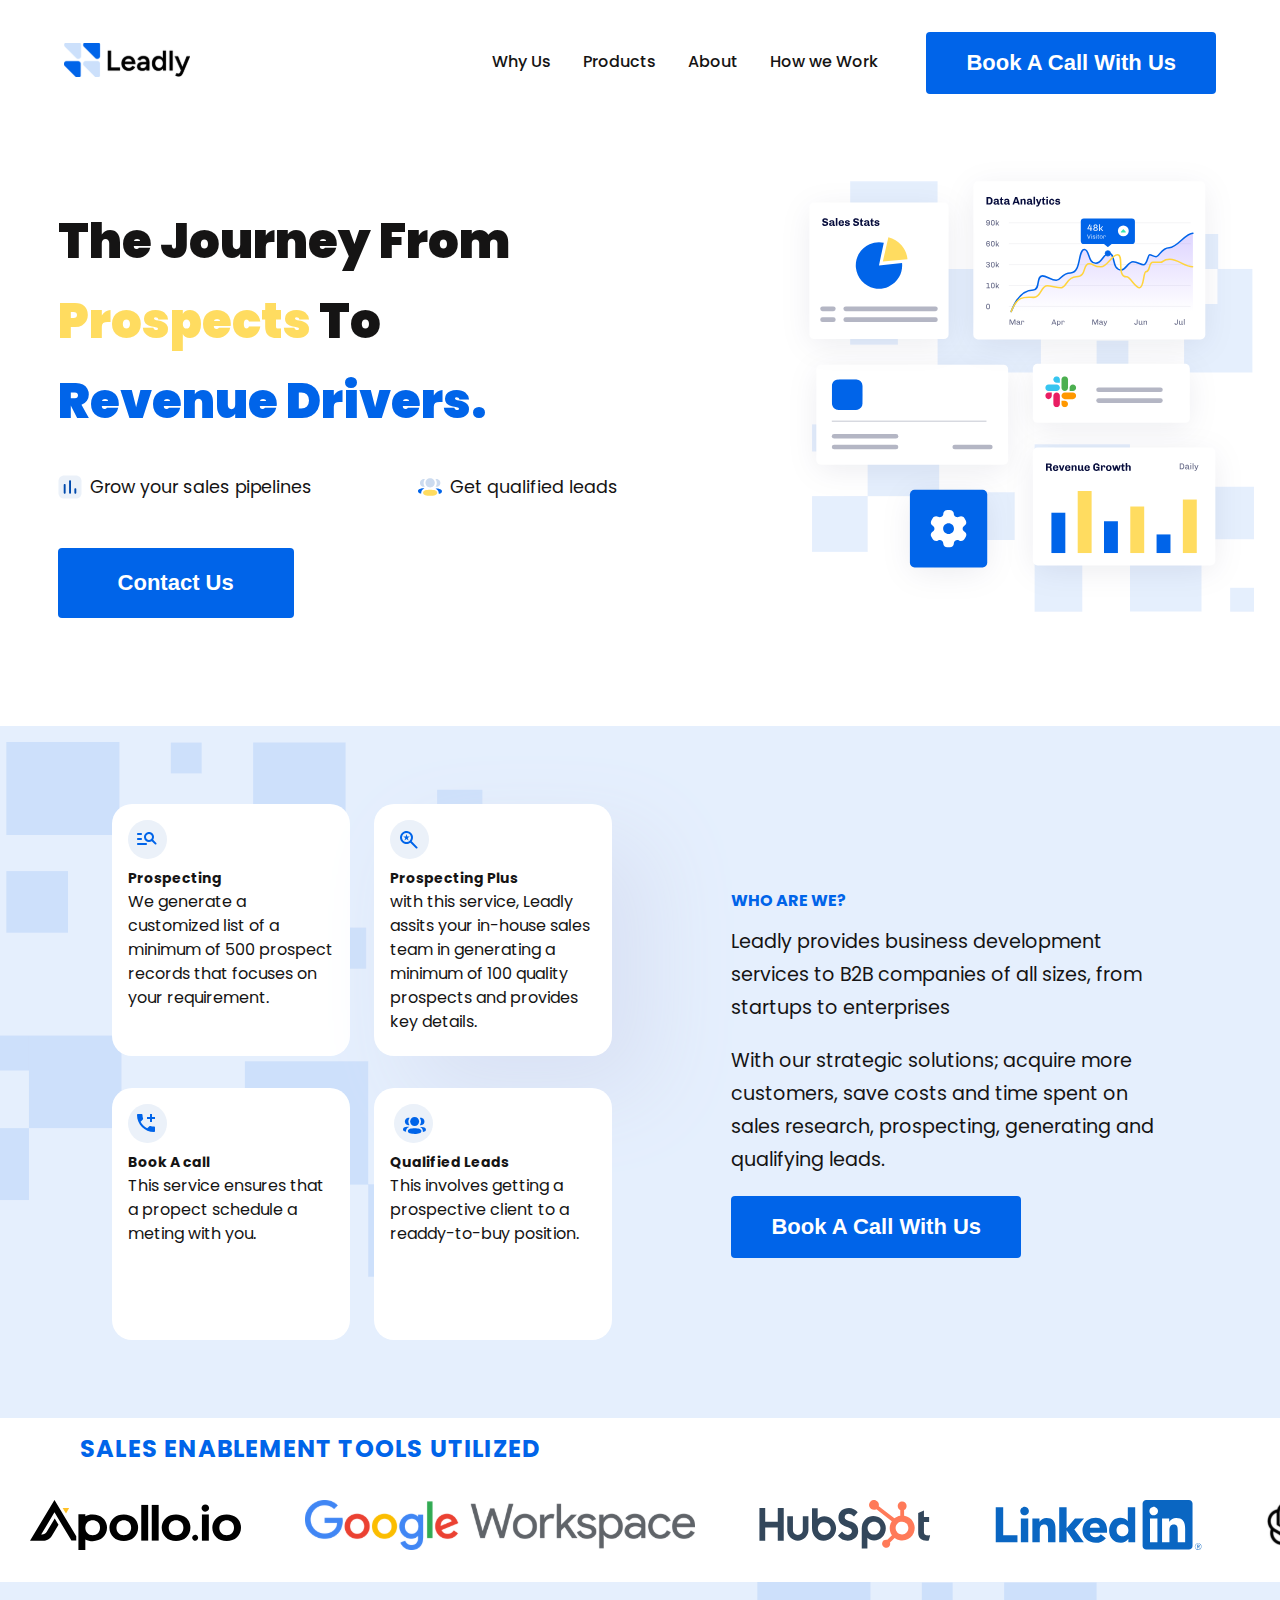
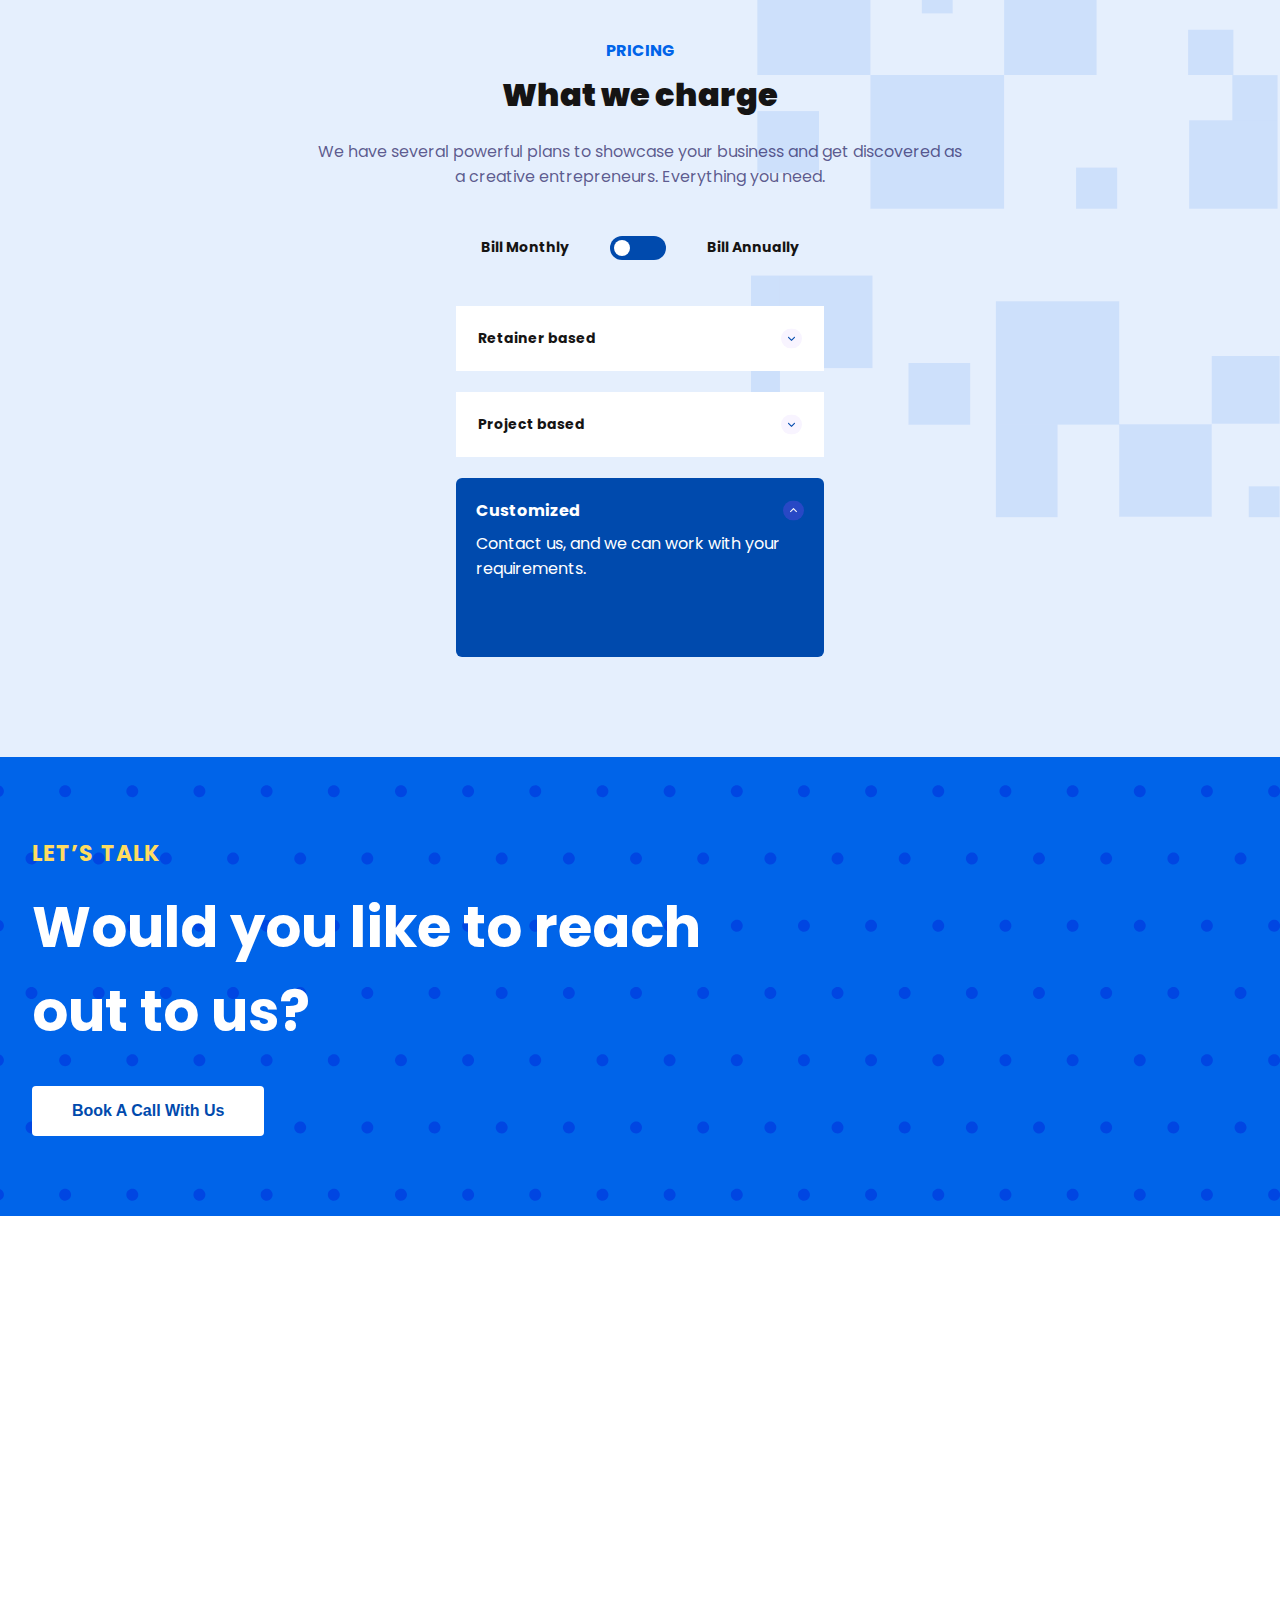
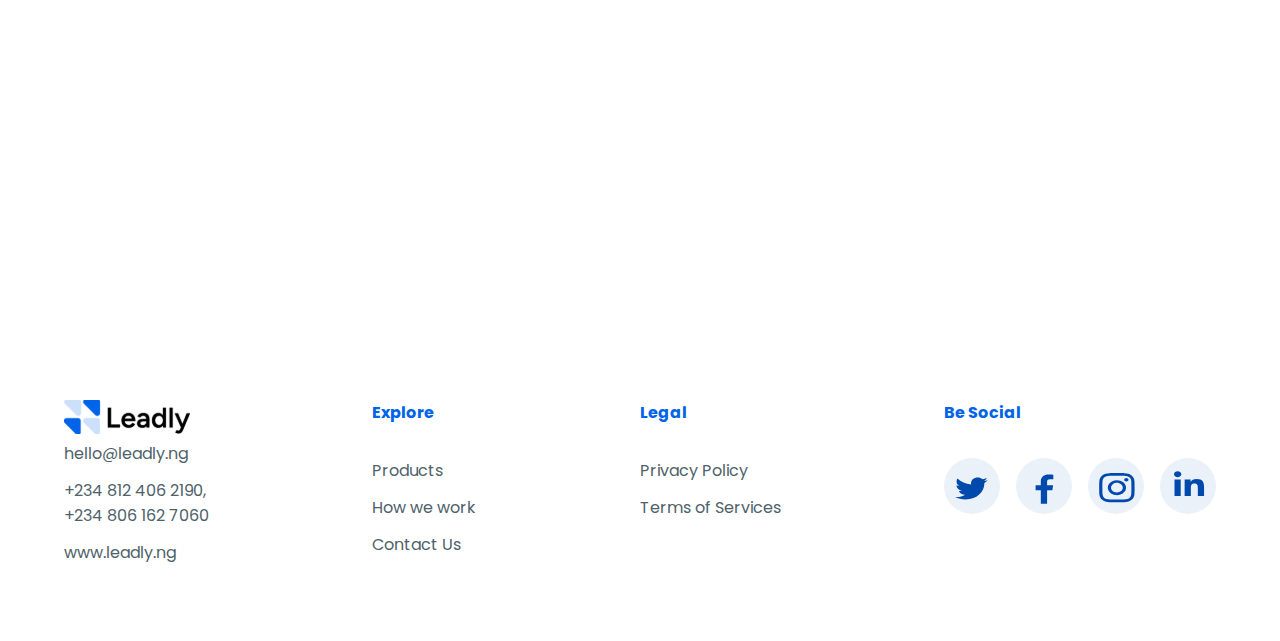
==== commit 4599a524: "Merge branch 'master' of https://github.com/Datamayor/loading" ====
--- a/index.html
+++ b/index.html
@@ -60,9 +60,9 @@
               <span><img src="Images/drop down.svg" alt="drop-down" /></span> -->
             </li>
 
-            <!-- <li><a href="aboutus.html" aria-hidden="true"> About</a></li> -->
+            <li><a href="aboutus.html" aria-hidden="true"> About</a></li>
             <li>
-              <a href="howitworkds.html" aria-hidden="true"> How it Works</a>
+              <a href="howitworkds.html" aria-hidden="true"> How we Work</a>
             </li>
             <!-- <li><a href="contactus.html" aria-hidden="true"> Contact Us</a></li> -->
           </div>
@@ -244,8 +244,8 @@
                   <p id="bold">Prospecting Plus</p>
                   <p>
                     with this service, Leadly assits your in-house sales team in
-                    generating a minimum of 100 quality prospects and provides
-                    key details.
+                    generating a minimum of 100 quality prospects and provides key
+                    details.
                   </p>
                 </div>
               </div>
@@ -325,7 +325,7 @@
       </section>
 
       <!--SECTION C PROSPECTTNG / PROSPECTING PLUS / BOOK A CALL & QUALIFIED LEADS-->
-      <!--  <h3 class="wha">WHAT WE OFFER</h3>
+     <!--  <h3 class="wha">WHAT WE OFFER</h3>
       <section class="section-c-">
         <img src="Images/str.svg" alt="#">
         <div class="section-c">
@@ -346,37 +346,17 @@
               provide the following within the target companies.
             </p>
   
-            <div class="company-prospect">
-              <div id="checks">
-                <i class="fa-solid fa-circle-check"></i>
-                <p>Company names.</p>
-              </div>
-  
-              <div id="checks">
-                <i class="fa-solid fa-circle-check"></i>
-                <p>Company details</p>
-              </div>
-  
-              <div id="checks">
-                <i class="fa-solid fa-circle-check"></i>
-                <p>Contact details*</p>
-              </div>
-            </div>
-          </div>
-          <div
-            class="section-c-right"
-            data-aos="fade-right"
-            data-aos-offset="300"
+            <div class="leadly-extra" data-aos="zoom-in"
             data-aos-easing="ease-in-sine"
             data-aos-duration="500"
           >
             <img src="Images/prospectingn.svg" alt="#" />
           </div>
         </div> -->
-
-      <!-- PROSPECTING PLUS-->
-
-      <!-- <div class="section-c">
+  
+        <!-- PROSPECTING PLUS-->
+  
+        <!-- <div class="section-c">
           <div
             class="section-c-right"
             data-aos="fade-left"
@@ -448,56 +428,25 @@
             </div>
           </div>
         </div> -->
-
-      <!--BOOK A CALL-->
-      <!--   
+  
+        <!--BOOK A CALL-->
+<!--   
         <div class="section-c">
           <div
             class="section-c-left"
             data-aos="fade-left"
             data-aos-offset="300"
             data-aos-easing="ease-in-sine"
-            data-aos-duration="500"
-          >
-            <h3>3.</h3>
-  
-            <h2>Book a call</h2>
-            <p>
-              This service ensures that a prospect schedule a meeting with you.
-              Take the burden of constantly trying to book meetings with clients
-              off your sales team. Here's what what this covers:
-            </p>
-  
-            <div class="company-prospect">
-              <div id="checks">
-                <i class="fa-solid fa-circle-check"></i>
-                <p>Prospecting.</p>
-              </div>
-  
-              <div id="checks">
-                <i class="fa-solid fa-circle-check"></i>
-                <p>Prospecting Plus.</p>
-              </div>
-  
-              <div id="checks">
-                <i class="fa-solid fa-circle-check"></i>
-                <p>Cold calling.</p>
-              </div>
-  
-              <div id="checks">
-                <i class="fa-solid fa-circle-check"></i>
-                <p>Cold emails and personalization.</p>
-              </div>
-  
-              <div id="checks">
-                <i class="fa-solid fa-circle-check"></i>
-                <p>CRM follow-up and tracking.</p>
-              </div>
-  
-              <div id="checks">
-                <i class="fa-solid fa-circle-check"></i>
-                <p>10 booked meetings with prospects per month.</p>
-              </div>
+            data-aos-duration="800">
+              <img src="Images/contact.svg" alt="">
+              <h3>Talk To Us</h3>
+              <p>
+                Get support and quick answers to questions you have about our services
+              </p>
+              <a href="contactus.html">
+                <small>Contact Us</small>
+                <img src="Images/arrow-right-solid.svg" alt="#" width="15px">
+              </a>
             </div>
           </div>
           <div
@@ -510,84 +459,30 @@
             <img src="Images/BACn.svg" alt="#" />
           </div>
         </div> -->
-
-      <!-- QUALIFIED LEADS-->
-      <!--   
+  
+        <!-- QUALIFIED LEADS-->
+<!--   
         <div class="section-c">
           <div
             class="section-c-right"
             data-aos="fade-left"
             data-aos-offset="300"
             data-aos-easing="ease-in-sine"
-            data-aos-duration="500"
-          >
-            <img src="Images/QLn.svg" alt="#" />
-          </div>
-          <div
-            class="section-c-left"
-            data-aos="fade-right"
-            data-aos-offset="300"
-            data-aos-easing="ease-in-sine"
-            data-aos-duration="500"
-          >
-            <h3>4.</h3>
-  
-            <h2>Qualified leads</h2>
-            <p>
-              This involves getting a prospective client to a ready-to-buy
-              position. Our team will work as an integral part of the sales
-              process for your business. Here's what this entails:
-            </p>
-  
-            <div class="company-prospect">
-              <div id="checks">
-                <i class="fa-solid fa-circle-check"></i>
-                <p>Prospecting.</p>
-              </div>
-  
-              <div id="checks">
-                <i class="fa-solid fa-circle-check"></i>
-                <p>Prospecting Plus</p>
-              </div>
-  
-              <div id="checks">
-                <i class="fa-solid fa-circle-check"></i>
-                <p>Book a call.</p>
-              </div>
-  
-              <div id="checks">
-                <i class="fa-solid fa-circle-check"></i>
-                <p>Usecase discovery and compatibility.</p>
-              </div>
-  
-              <div id="checks">
-                <i class="fa-solid fa-circle-check"></i>
-                <p>Prospect's budget.</p>
-              </div>
-  
-              <div id="checks">
-                <i class="fa-solid fa-circle-check"></i>
-                <p>Readiness meter and timeliness.</p>
-              </div>
-  
-              <div id="checks">
-                <i class="fa-solid fa-circle-check"></i>
-                <p>Quality rating system.</p>
-              </div>
-  
-              <div id="checks">
-                <i class="fa-solid fa-circle-check"></i>
-                <p>At least two meetings with each lead.</p>
-              </div>
-  
-              <div id="checks">
-                <i class="fa-solid fa-circle-check"></i>
-                <p>25 qualified leads per quarter.</p>
-              </div>
-            </div>
-          </div>
-        </div>
-      </section>  -->
+            data-aos-duration="1000">
+              <img src="Images/careers.svg" alt="" >
+              <h3>Our Blog</h3>
+              <p>
+                Learn about the amazing things that you can achieve with Leadly.
+              </p>
+              <a href="ourproducts.html">
+                <small>Read Our Blog</small>
+                <img src="Images/arrow-right-solid.svg" alt="#" width="15px">
+              </a>
+            </div>
+    
+          </div>
+        </div>
+    
 
       <!-- PRICING -->
 
@@ -828,7 +723,7 @@
         <div class="leader">
           <h3 id="top">Explore</h3>
           <a href="ourproducts.html" aria-hidden="true"><p>Products</p></a>
-          <a href="aboutus.html" aria-hidden="true"><p>About Us</p></a>
+          <a href="howitworkds.html" aria-hidden="true"><p>How we work</p></a>
           <!-- <p>FAQs</p> -->
           <a href="contactus.html"><p>Contact Us</p></a>
           <!-- <p>SiteMap</p> -->
@@ -836,9 +731,7 @@
 
         <div class="leader">
           <h3 id="top">Legal</h3>
-          <a href="ourproducts.html" aria-hidden="true"
-            ><p>Privacy Policy</p></a
-          >
+          <a href="ourproducts.html" aria-hidden="true"><p>Privacy Policy</p></a>
           <a href="aboutus.html" aria-hidden="true"><p>Terms of Services</p></a>
           <!-- <p>FAQs</p> -->
           <!-- <p>SiteMap</p> -->
--- a/Leadly.css
+++ b/Leadly.css
@@ -125,6 +125,7 @@
     /* justify-content: space-between;
     flex: 2; */
     max-width: 900px;
+    
 }
 
 
@@ -201,37 +202,37 @@
     height: 30px;
     width: 30px;
     border-radius: 50%;
-    animation: animate 10s linear infinite;
+    animation: animate 7s linear infinite;
   }
   .wrapper img{
     position: absolute;
     bottom: -5px;
     z-index: -2;
-    animation: animate 10s linear infinite;
+    animation: animate 7s linear infinite;
   }
   .wrapper span:nth-child(1){
     left: 0;
     animation-delay: .6s;
     background-color: #FFDC60;
   }
-  .wrapper span:nth-child(2){
+   /* .wrapper span:nth-child(2){
     left: 10%;
     animation-delay: 3s;
     background-color: #0064E9;
-  }
+  }  */
   .wrapper span:nth-child(3){
     left: 20%;
-    animation-delay: 2s;
+    animation-delay: 9s;
     background-color: #0064E9;
-  }
+  } 
   .wrapper span:nth-child(4){
     left: 30%;
-    animation-delay: 5s;
+    animation-delay: 10s;
     background-color: #0064E9;
   }
   .wrapper span:nth-child(5){
     left: 40%;
-    animation-delay: 1s;
+    animation-delay: 5s;
     background-color: #FFDC60;
   }
   .wrapper span:nth-child(6){
@@ -239,7 +240,7 @@
     animation-delay: 7s;
     background-color: #FFDC60;
   }
-  .wrapper span:nth-child(7){
+  /* .wrapper span:nth-child(7){
     left: 60%;
     animation-delay: 6s;
     background-color: #FFDC60;
@@ -248,15 +249,15 @@
     left: 70%;
     animation-delay: 8s;
     background-color: #0064E9;
-  }
+  } */
   .wrapper span:nth-child(9){
     left: 80%;
     animation-delay: 9s;
     background-color: #FFDC60;
-  }
+  } 
   .wrapper span:nth-child(10){
     left: 90%;
-    animation-delay: 4s;
+    animation-delay: 120s;
     background-color: #0064E9;
   }
   /* .wrapper img[src*="settings"]{
@@ -907,6 +908,37 @@
     padding: 1rem;
     border-radius: 20px;
 }
+.leadly-more{
+    background-color: #ffffff;
+}
+.leadly-extras{
+    max-width: 1440px;
+    margin: auto;
+    display: flex;
+    flex-wrap: wrap;
+    justify-content: flex-start;
+    padding-inline: 3%;
+    padding-block: 5rem;
+    gap: 6rem;
+    margin-bottom: 1rem;
+    
+}
+.leadly-extra{
+    max-width: 350px;
+    justify-items: flex-start;
+}
+.leadly-extra *{
+    margin-bottom: 1.2rem;
+}
+.leadly-extra a{
+    display: flex;
+    align-items: center;
+    color: #004AAD;
+    gap: 5px;
+}
+.leadly-extra h3{
+    font-size: 18px;
+}
 
 /* FOOTER */
 footer{
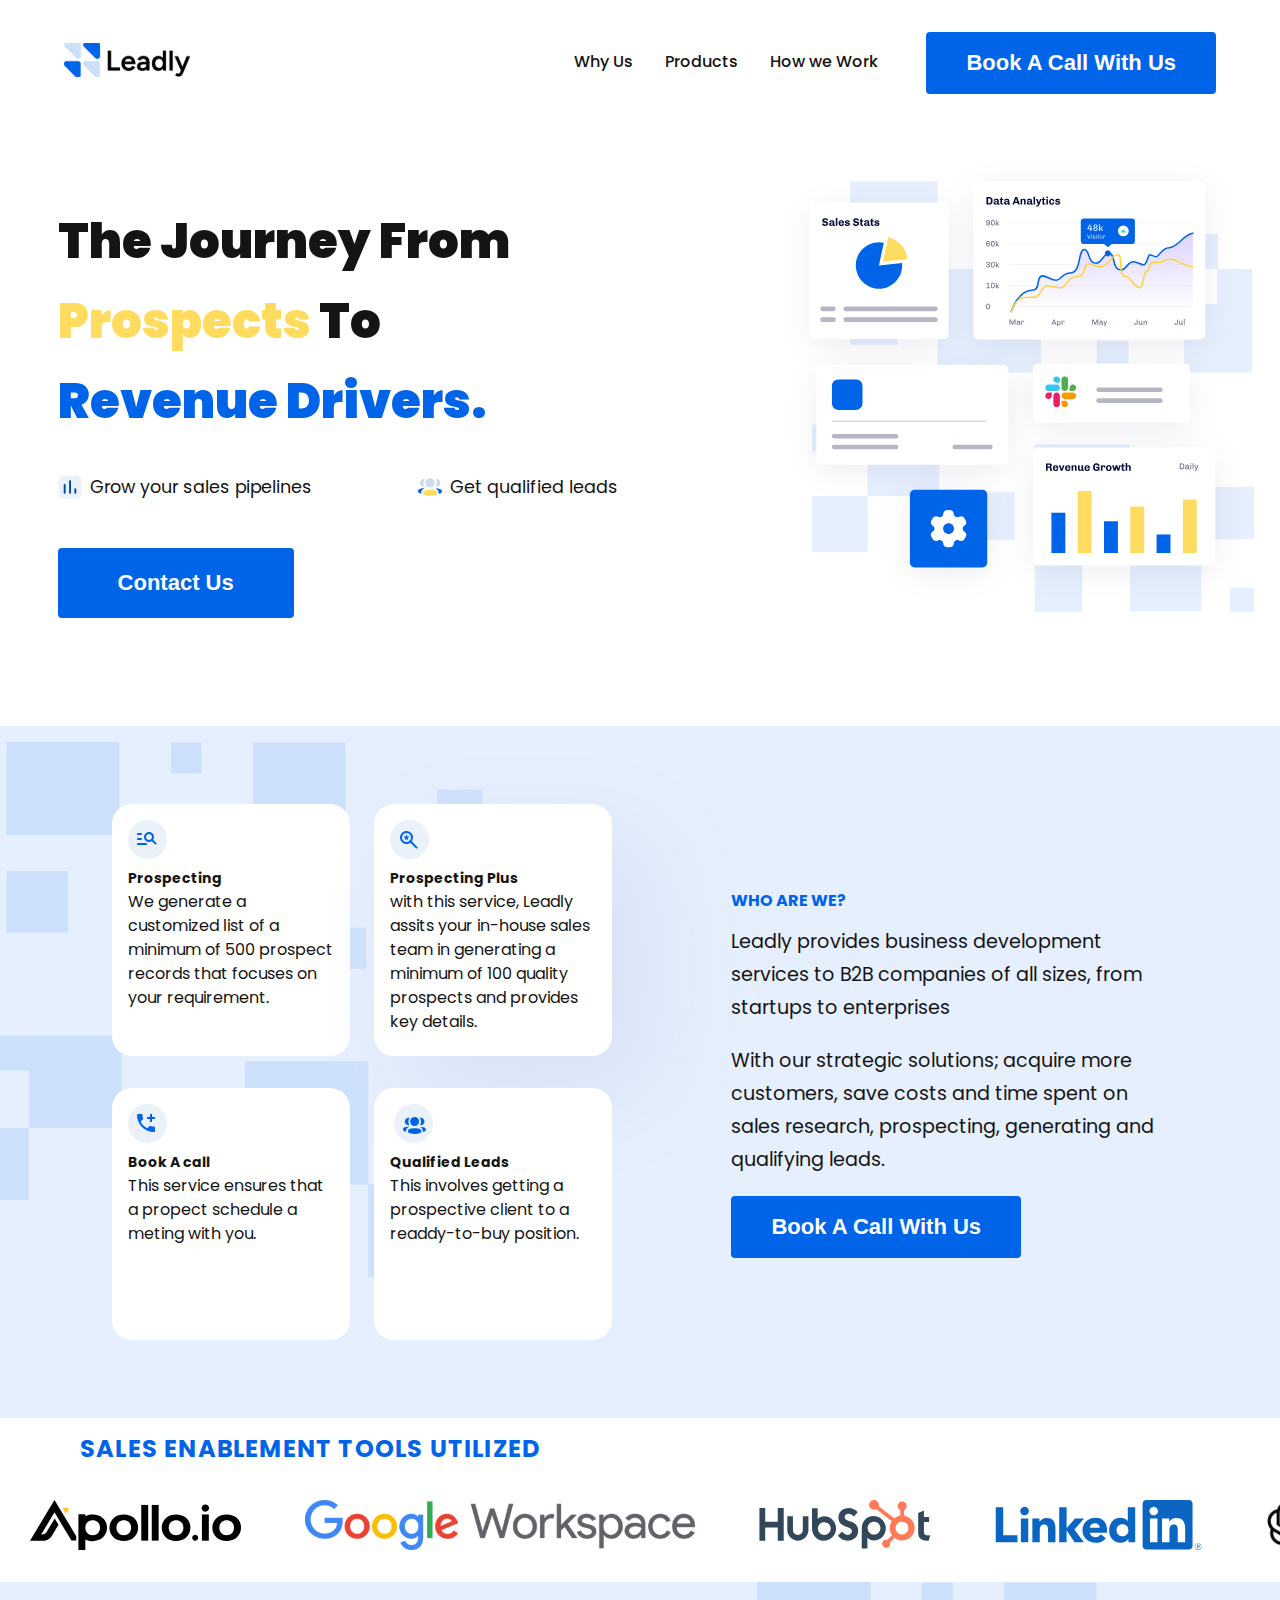
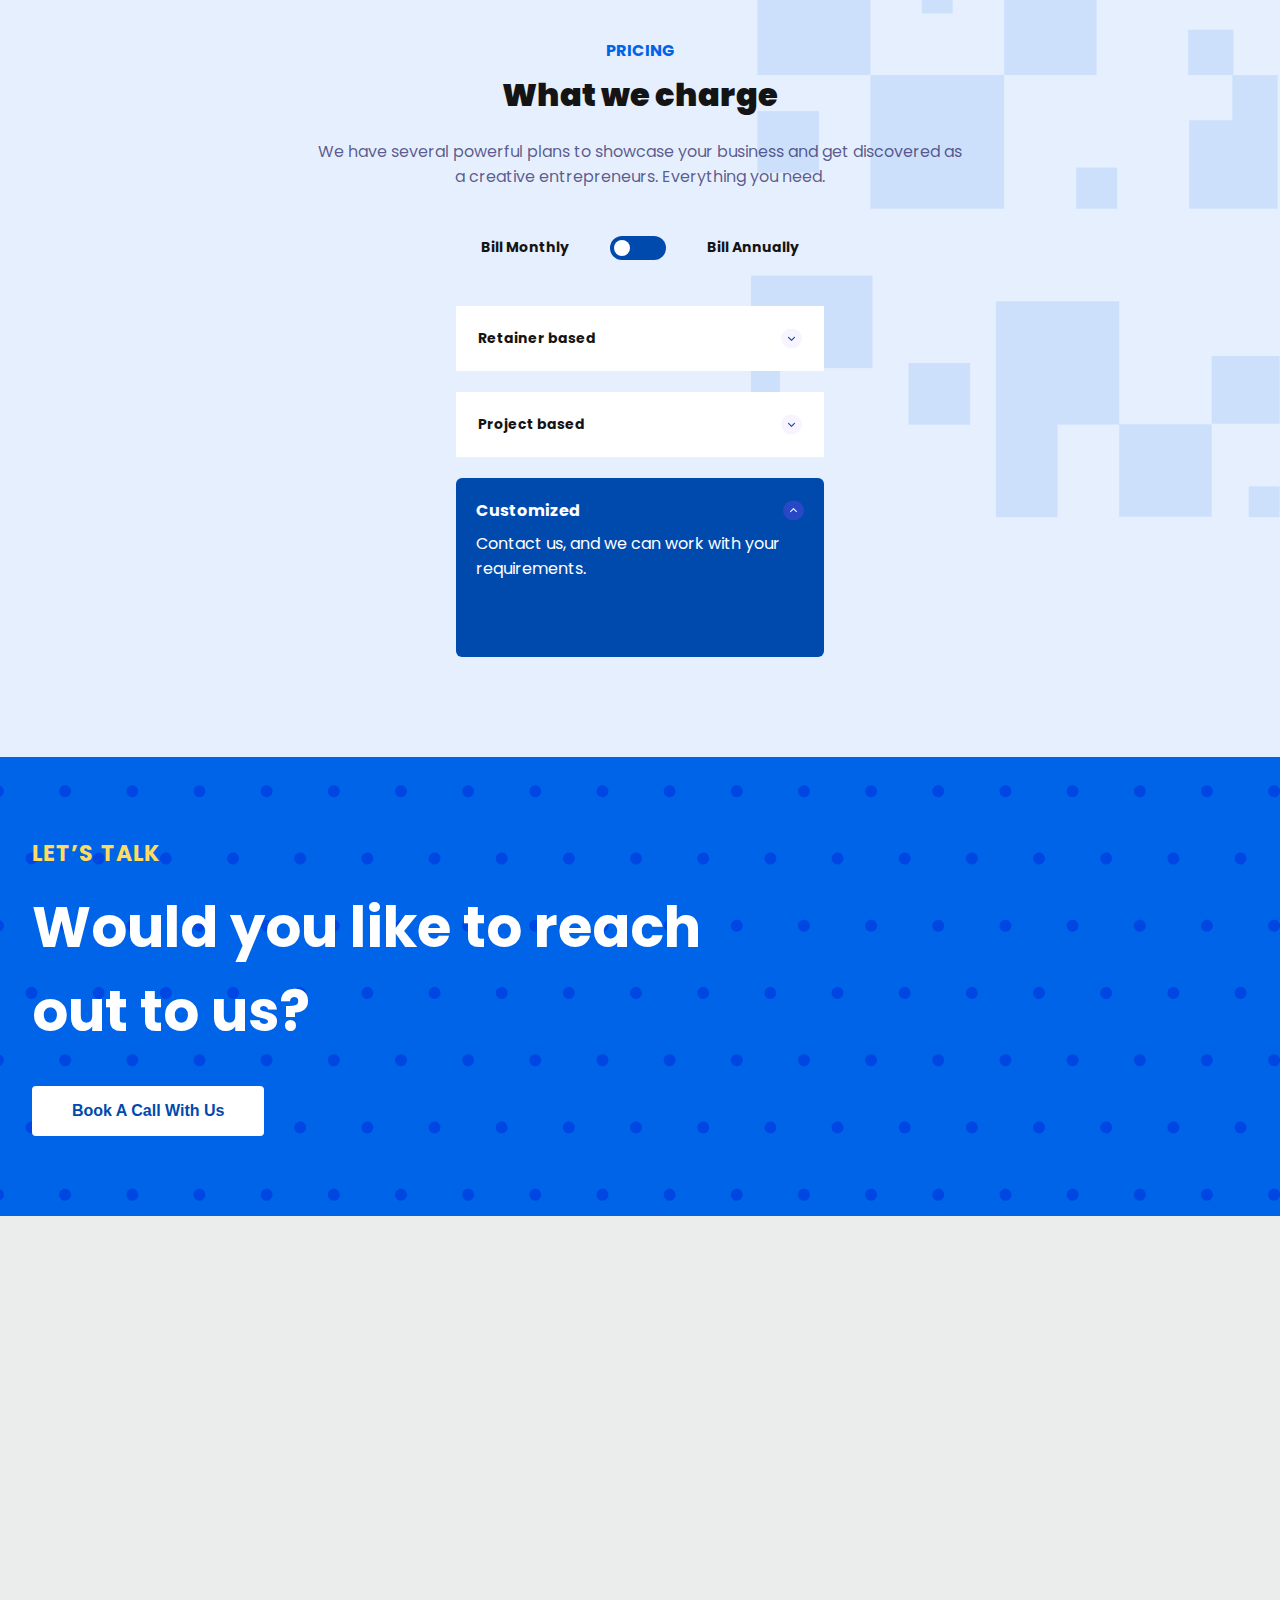
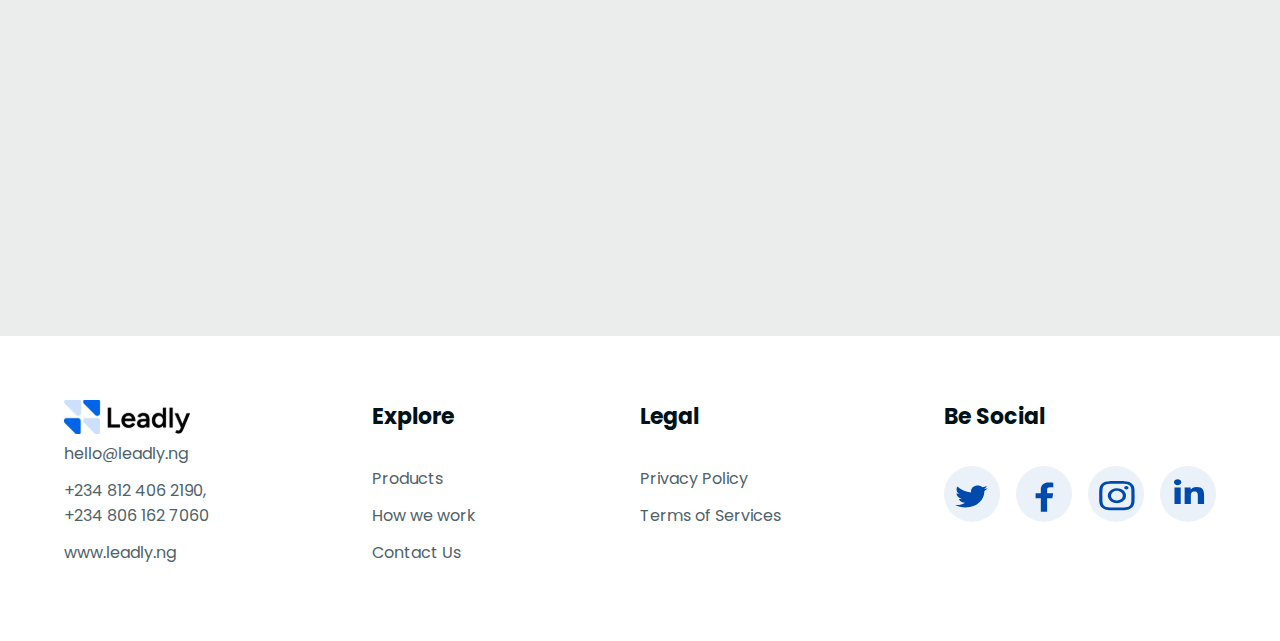
==== commit 0e16b4d3: "About us Edited off" ====
--- a/index.html
+++ b/index.html
@@ -60,7 +60,7 @@
               <span><img src="Images/drop down.svg" alt="drop-down" /></span> -->
             </li>
 
-            <li><a href="aboutus.html" aria-hidden="true"> About</a></li>
+            <!-- <li><a href="aboutus.html" aria-hidden="true"> About</a></li> -->
             <li>
               <a href="howitworkds.html" aria-hidden="true"> How we Work</a>
             </li>
--- a/Leadly.css
+++ b/Leadly.css
@@ -125,7 +125,7 @@
     /* justify-content: space-between;
     flex: 2; */
     max-width: 900px;
-    
+
 }
 
 
@@ -909,7 +909,7 @@
     border-radius: 20px;
 }
 .leadly-more{
-    background-color: #ffffff;
+    background-color: #ebecec;
 }
 .leadly-extras{
     max-width: 1440px;
@@ -966,6 +966,12 @@
     color: #4E6269;
     max-width: 170px;
     
+}
+.leader h3{
+    font-size: 22px;
+    line-height: 33px;
+    color: #001117;
+    ;
 }
 .leader input{
     padding: 18px;
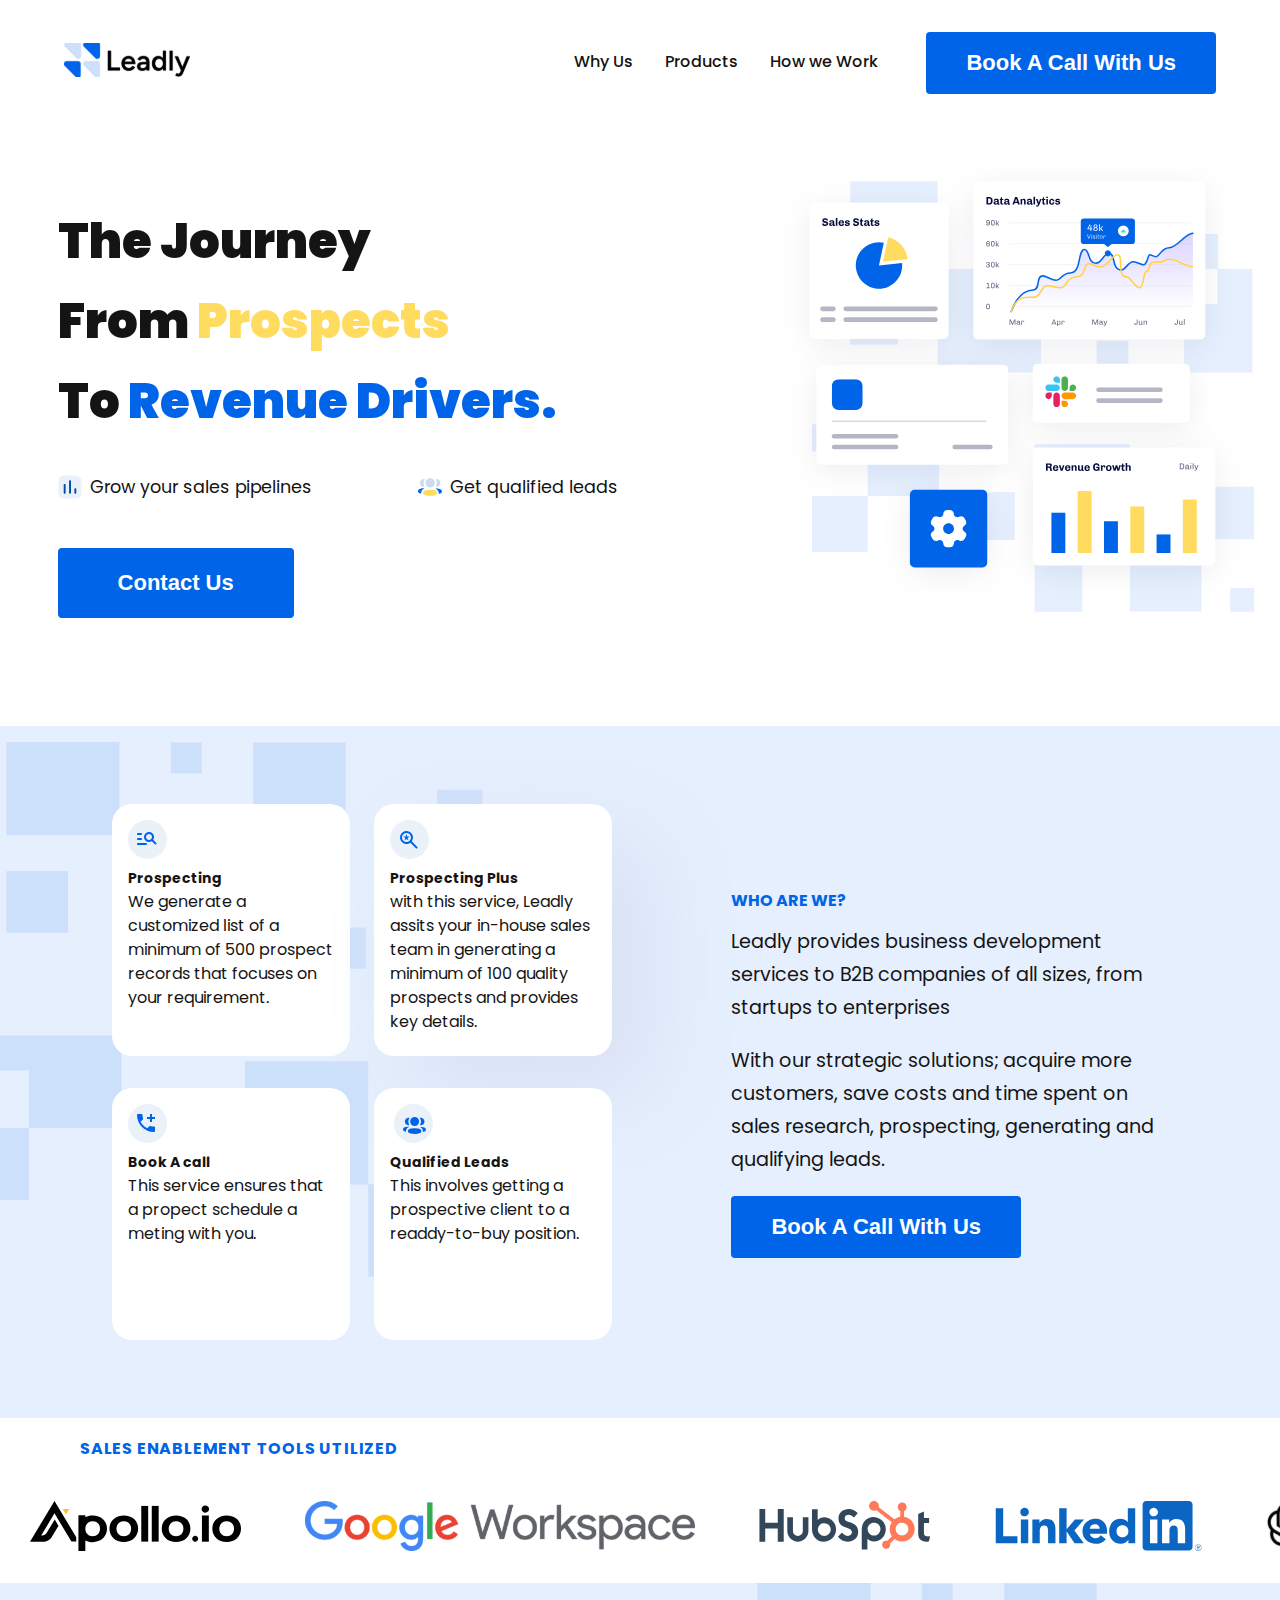
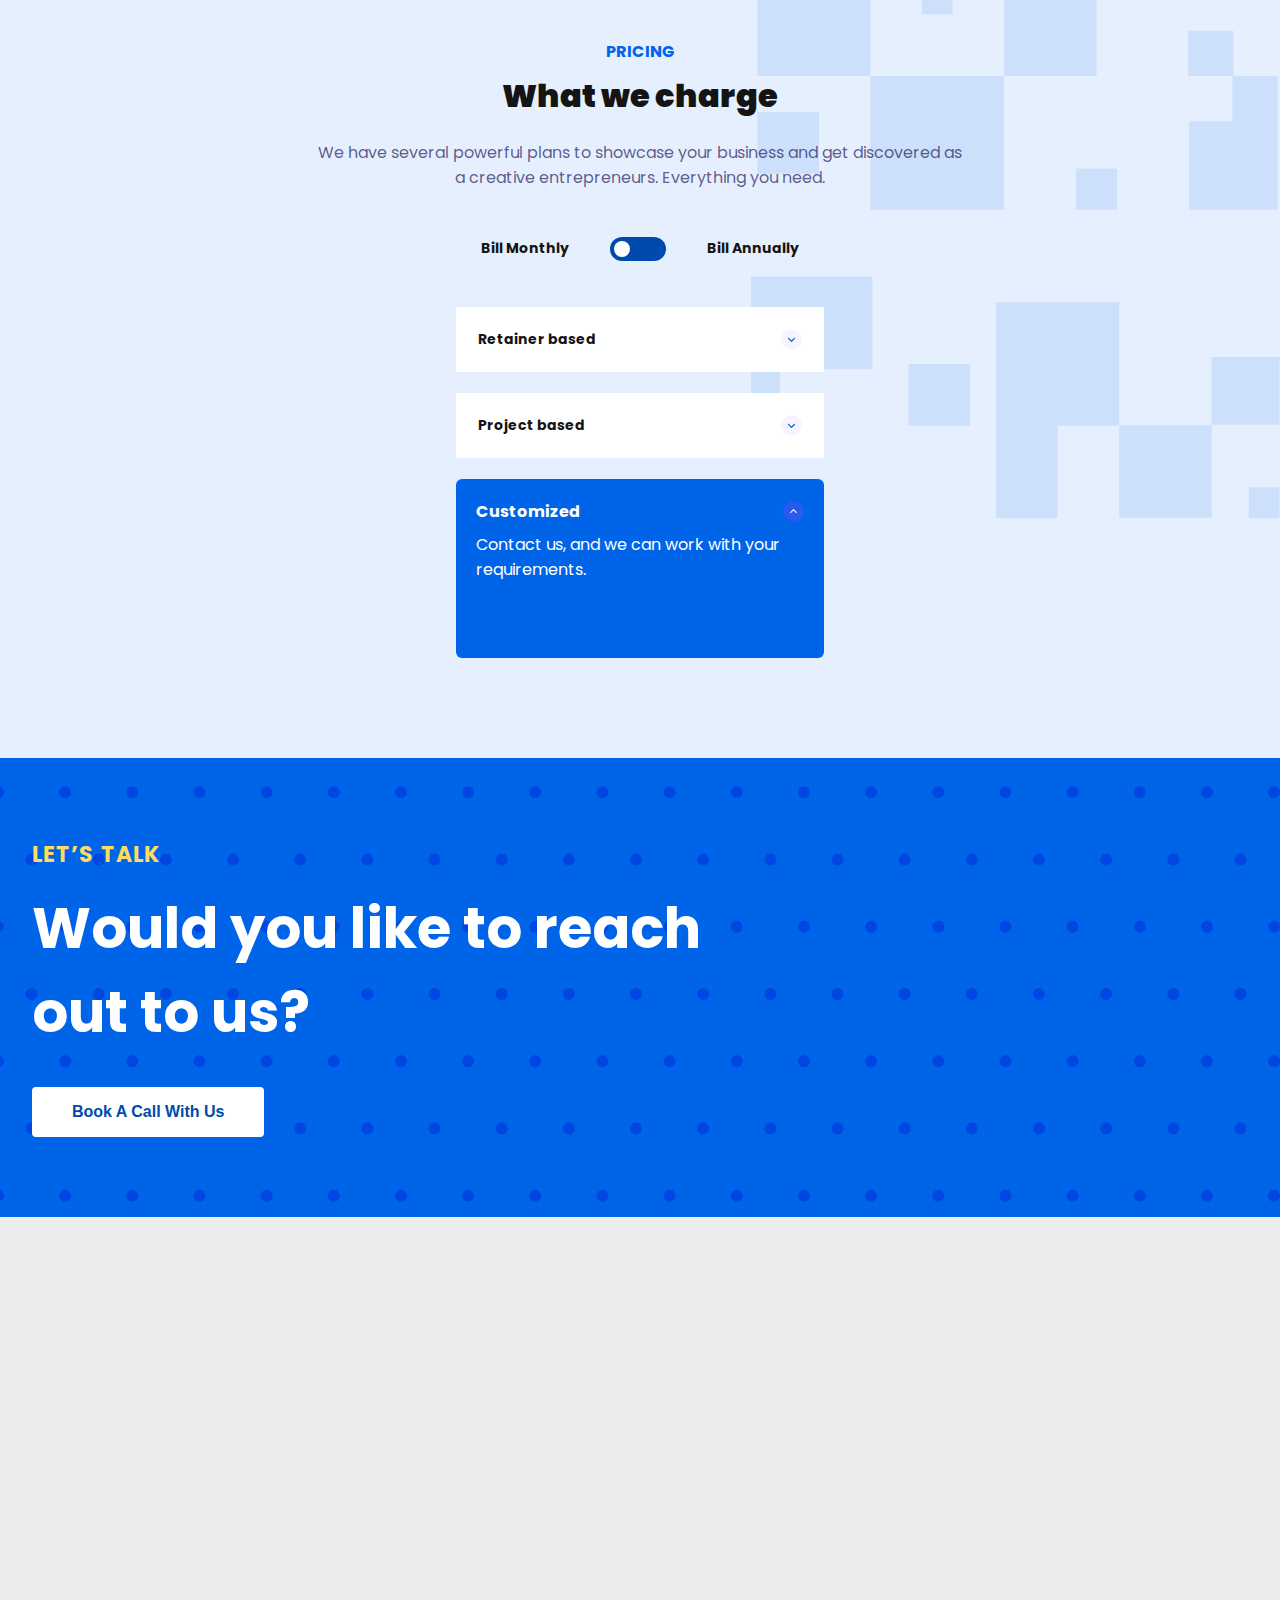
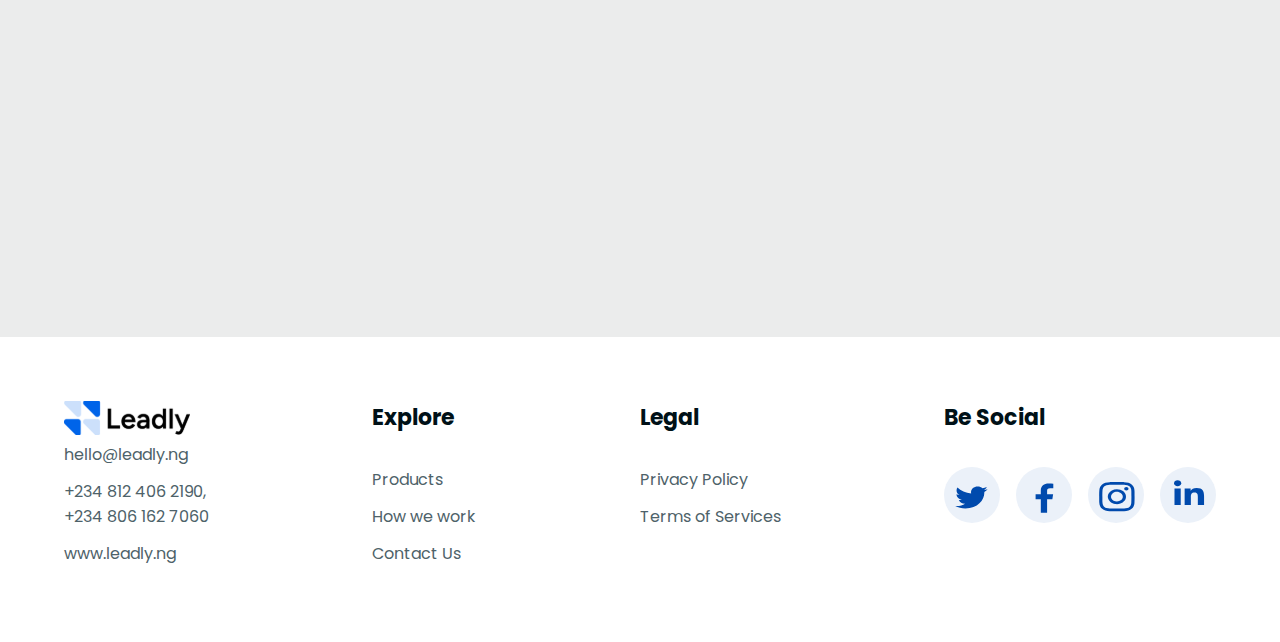
==== commit 317ef201: "All Temporal Commit Done" ====
--- a/index.html
+++ b/index.html
@@ -111,8 +111,8 @@
             data-aos-easing="linear"
             data-aos-duration="800"
           >
-            The Journey From <br />
-            <span class="yello">Prospects</span> To <br /><span class="blue">
+            The Journey <br />From 
+            <span class="yello">Prospects</span> <br />To <span class="blue">
               Revenue Drivers.</span
             >
           </h1>
--- a/Leadly.css
+++ b/Leadly.css
@@ -496,8 +496,8 @@
     margin-left: 5rem;
     margin-bottom: 2%;
     font-weight: 700;
-    font-size: 24px;
-    line-break: 36px;
+    font-size: 1rem;
+    line-height: 36px;
     letter-spacing: 0.05em;
 }
 .slides #logos{
@@ -703,7 +703,7 @@
 .customized {
     max-width: 368px ;
     color: white;
-    background: #004AAD;
+    background: #0064E9;
     border-radius: 6px;
     padding: 20px 20px 76px 20px;
     margin: 0 auto;
@@ -1166,6 +1166,11 @@
  
         padding-block: 2rem;
     }
+        /* footer */
+.leader h3{
+    font-size: 16px;
+}
+/* footer ends */
     
     
     
@@ -1177,17 +1182,17 @@
     
     .cont p {
         margin-top: 0.2rem;
-    font-size: 12px;
-    line-height: 33px;
-
-    margin-bottom: 2rem;
+        font-size: 12px;
+        line-height: 33px;
+
+        margin-bottom: 2rem;
     }
     
     .cont h1{
-    font-size: 20px;
-    line-height: 44px;
-    width: 14rem;
-    margin-bottom: 1rem;
+        font-size: 20px;
+        line-height: 44px;
+        width: 14rem;
+        margin-bottom: 1rem;
     }
 
     
